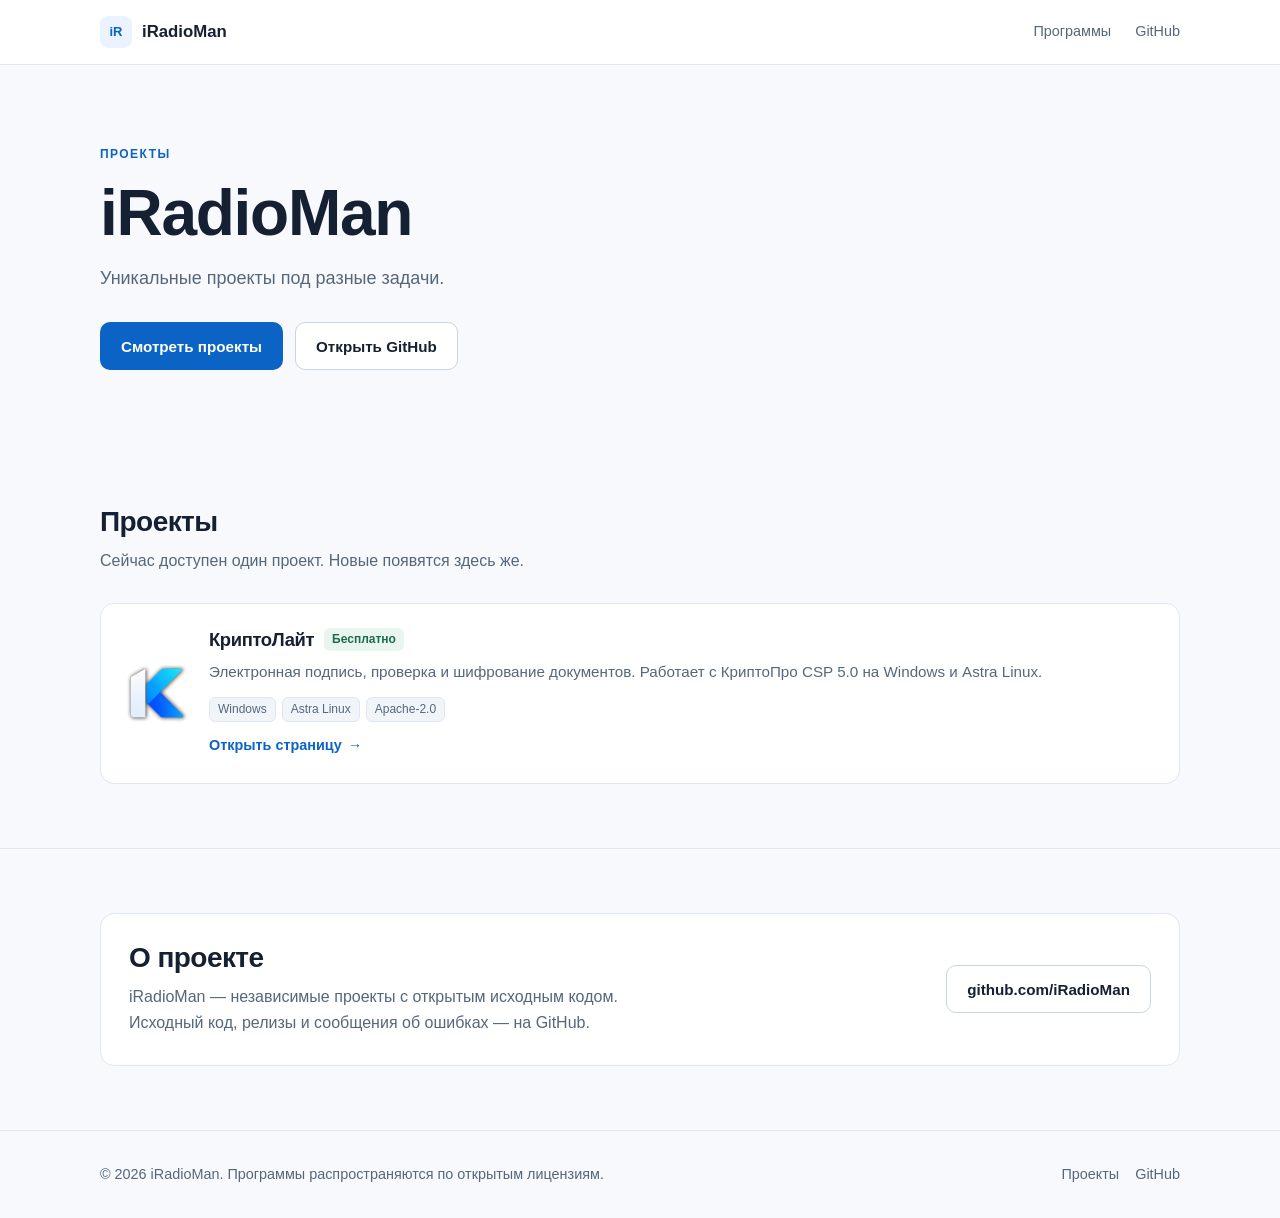
==== index.html @ cd935cb9 "Add iRadioMan site and CryptoLite page Static GitHub Pages site with CryptoLite landing page" ====
<!doctype html>
<html lang="ru">
<head>
  <meta charset="utf-8">
  <meta name="viewport" content="width=device-width, initial-scale=1">
  <meta name="color-scheme" content="light">
  <meta name="theme-color" content="#F7F9FC">
  <title>iRadioMan — мои проекты</title>
  <meta name="description" content="Проекты для разных задач. КриптоЛайт — электронная подпись, проверка и шифрование документов на Windows и Astra Linux.">
  <link rel="canonical" href="https://iradioman.github.io/">
  <link rel="icon" href="assets/img/favicon.png" sizes="32x32" type="image/png">
  <meta property="og:type" content="website">
  <meta property="og:site_name" content="iRadioMan">
  <meta property="og:title" content="iRadioMan — мои проекты">
  <meta property="og:description" content="Проекты для разных задач. КриптоЛайт — электронная подпись, проверка и шифрование документов на Windows и Astra Linux.">
  <meta property="og:url" content="https://iradioman.github.io/">
  <meta property="og:image" content="https://iradioman.github.io/assets/img/cryptolite-screenshot.png">
  <meta property="og:locale" content="ru_RU">
  <link rel="stylesheet" href="assets/css/site.css">
</head>
<body>
  <a class="skip-link" href="#main">Перейти к содержимому</a>

  <header class="site-header">
    <div class="container header-inner">
      <a class="brand" href="./">
        <span class="brand-mark" aria-hidden="true">iR</span>
        <span class="brand-name">iRadioMan</span>
      </a>
      <nav class="site-nav" aria-label="Основная навигация">
        <a href="#programs">Программы</a>
        <a href="https://github.com/iRadioMan" target="_blank" rel="noopener noreferrer">GitHub</a>
      </nav>
    </div>
  </header>

  <main id="main">
    <section class="hero hero--home">
      <div class="container">
        <p class="eyebrow">Проекты</p>
        <h1>iRadioMan</h1>
        <p class="lead">Уникальные проекты под разные задачи.</p>
        <div class="hero-actions">
          <a class="btn btn-primary" href="#projects">Смотреть проекты</a>
          <a class="btn btn-secondary" href="https://github.com/iRadioMan" target="_blank" rel="noopener noreferrer">Открыть GitHub</a>
        </div>
      </div>
    </section>

    <section class="section" id="programs">
      <div class="container">
        <div class="section-head">
          <h2>Проекты</h2>
          <p>Сейчас доступен один проект. Новые появятся здесь же.</p>
        </div>
        <ul class="program-list">
          <li>
            <a class="program-card" href="cryptolite/">
              <img src="assets/img/cryptolite-logo.png" alt="" width="64" height="64">
              <div class="program-body">
                <div class="program-title-row">
                  <h3>КриптоЛайт</h3>
                  <span class="badge">Бесплатно</span>
                </div>
                <p>Электронная подпись, проверка и шифрование документов. Работает с КриптоПро CSP 5.0 на Windows и Astra Linux.</p>
                <ul class="tag-list">
                  <li>Windows</li>
                  <li>Astra Linux</li>
                  <li>Apache-2.0</li>
                </ul>
                <span class="program-link">Открыть страницу <span class="program-arrow" aria-hidden="true">→</span></span>
              </div>
            </a>
          </li>
        </ul>
      </div>
    </section>

    <section class="section" id="about">
      <div class="container">
        <div class="about-card">
          <div>
            <h2>О проекте</h2>
            <p>iRadioMan — независимые проекты с открытым исходным кодом. Исходный код, релизы и сообщения об ошибках — на GitHub.</p>
          </div>
          <a class="btn btn-secondary" href="https://github.com/iRadioMan" target="_blank" rel="noopener noreferrer">github.com/iRadioMan</a>
        </div>
      </div>
    </section>
  </main>

  <footer class="site-footer">
    <div class="container footer-inner">
      <p class="footer-copy">© 2026 iRadioMan. Программы распространяются по открытым лицензиям.</p>
      <ul class="footer-links">
        <li><a href="#projects">Проекты</a></li>
        <li><a href="https://github.com/iRadioMan" target="_blank" rel="noopener noreferrer">GitHub</a></li>
      </ul>
    </div>
  </footer>
</body>
</html>
---- assets/css/site.css ----
:root {
  --bg: #F7F9FC;
  --surface: #FFFFFF;
  --surface-soft: #F1F5FA;
  --surface-blue: #EAF3FF;
  --ink: #152033;
  --muted: #56677C;
  --border: #DFE7F1;
  --border-strong: #C8D5E4;
  --accent: #0B63C5;
  --accent-hover: #084E9E;
  --success: #1E6B4E;
  --success-soft: #E9F6F0;
  --warning: #7A5312;
  --warning-soft: #FCF4E4;
  --warning-border: #EFDFC0;
  --radius: 14px;
  --shadow: 0 10px 30px rgba(21, 32, 51, .08);
  --container: 1080px;
}

*,
*::before,
*::after {
  box-sizing: border-box;
}

html {
  scroll-behavior: smooth;
}

body {
  margin: 0;
  background: var(--bg);
  color: var(--ink);
  font-family: "Segoe UI", -apple-system, BlinkMacSystemFont, "Helvetica Neue", Arial, sans-serif;
  font-size: 16px;
  line-height: 1.65;
  -webkit-font-smoothing: antialiased;
}

img {
  display: block;
  max-width: 100%;
  height: auto;
}

a {
  color: inherit;
}

ul {
  margin: 0;
  padding: 0;
  list-style: none;
}

figure,
blockquote {
  margin: 0;
}

h1,
h2,
h3 {
  margin: 0;
  line-height: 1.15;
  letter-spacing: -0.02em;
  text-wrap: balance;
}

p {
  margin: 0;
  text-wrap: pretty;
}

:focus-visible {
  outline: 3px solid rgba(11, 99, 197, .35);
  outline-offset: 2px;
}

section[id] {
  scroll-margin-top: 80px;
}

.container {
  width: min(100% - 40px, var(--container));
  margin-inline: auto;
}

/* Skip link */

.skip-link {
  position: absolute;
  left: -9999px;
  top: 0;
  z-index: 100;
  padding: 10px 14px;
  background: #fff;
  border: 1px solid var(--border);
  border-radius: 8px;
  font-size: 0.9rem;
  font-weight: 600;
  text-decoration: none;
}

.skip-link:focus {
  left: 16px;
  top: 16px;
}

/* Header */

.site-header {
  position: sticky;
  top: 0;
  z-index: 10;
  background: #fff;
  border-bottom: 1px solid var(--border);
}

.header-inner {
  display: flex;
  align-items: center;
  justify-content: space-between;
  gap: 16px;
  height: 64px;
}

.brand {
  display: inline-flex;
  align-items: center;
  gap: 10px;
  font-weight: 700;
  text-decoration: none;
}

.brand-mark {
  display: inline-flex;
  align-items: center;
  justify-content: center;
  flex: none;
  width: 32px;
  height: 32px;
  border-radius: 8px;
  background: var(--surface-blue);
  color: var(--accent);
  font-size: 13px;
  font-weight: 700;
  letter-spacing: 0;
}

.brand-logo {
  flex: none;
  width: 32px;
  height: 32px;
  border-radius: 8px;
}

.brand-name {
  font-size: 1.05rem;
  font-weight: 700;
}

.brand-accent {
  color: var(--accent);
}

.site-nav {
  display: flex;
  align-items: center;
  gap: 24px;
  font-size: 0.9rem;
  color: var(--muted);
}

.site-nav a,
.footer-links a,
.breadcrumb a {
  text-decoration: none;
}

.site-nav a:hover {
  color: var(--ink);
}

.footer-links a,
.breadcrumb a {
  color: var(--muted);
}

.footer-links a:hover,
.breadcrumb a:hover {
  color: var(--ink);
}

/* Buttons */

.btn {
  display: inline-flex;
  align-items: center;
  justify-content: center;
  gap: 8px;
  min-height: 48px;
  padding: 0 20px;
  border: 1px solid transparent;
  border-radius: 10px;
  font-size: 0.95rem;
  font-weight: 600;
  text-decoration: none;
  transition: background-color .15s, border-color .15s, color .15s;
}

.btn-primary {
  background: var(--accent);
  color: #fff;
}

.btn-primary:hover {
  background: var(--accent-hover);
}

.btn-secondary {
  background: #fff;
  border-color: var(--border-strong);
  color: var(--ink);
}

.btn-secondary:hover {
  background: var(--surface-blue);
}

/* Typography helpers */

.eyebrow {
  margin-bottom: 12px;
  font-size: 0.75rem;
  font-weight: 600;
  letter-spacing: .12em;
  text-transform: uppercase;
  color: var(--accent);
}

.lead {
  font-size: 1.0625rem;
  color: var(--muted);
  max-width: 56ch;
}

.muted {
  color: var(--muted);
}

.section {
  padding: 64px 0;
}

.section + .section {
  border-top: 1px solid var(--border);
}

.section-head {
  max-width: 720px;
  margin-bottom: 28px;
}

.section h2,
.about-card h2 {
  font-size: clamp(1.5rem, 2.5vw, 1.75rem);
  font-weight: 700;
}

.section-head p {
  margin-top: 10px;
  max-width: 60ch;
  color: var(--muted);
}

.badge {
  padding: 2px 8px;
  border-radius: 6px;
  background: var(--success-soft);
  color: var(--success);
  font-size: 0.75rem;
  font-weight: 600;
  white-space: nowrap;
}

.tag-list {
  display: flex;
  flex-wrap: wrap;
  gap: 6px;
  margin-top: 12px;
}

.tag-list li {
  padding: 2px 8px;
  border: 1px solid var(--border);
  border-radius: 6px;
  background: var(--surface-soft);
  color: var(--muted);
  font-size: 0.75rem;
}

/* Hero */

.hero--home {
  padding: 80px 0 72px;
}

.hero--home h1 {
  font-size: clamp(2.75rem, 6vw, 4rem);
}

.hero--home .lead {
  max-width: 56ch;
  margin-top: 14px;
  font-size: 1.125rem;
}

.hero .lead {
  margin-top: 14px;
}

.hero-grid {
  display: grid;
  grid-template-columns: minmax(0, 1.05fr) minmax(0, .95fr);
  gap: 48px;
  align-items: center;
  padding: 56px 0 64px;
}

.product-lockup {
  display: flex;
  align-items: center;
  gap: 18px;
}

.product-lockup img {
  flex: none;
  width: 72px;
  height: 72px;
  border-radius: 16px;
}

.product-lockup h1 {
  font-size: clamp(2.4rem, 4vw, 3.25rem);
}

.slogan {
  margin: 24px 0;
  padding: 18px 20px;
  border-left: 3px solid var(--accent);
  border-radius: 0 12px 12px 0;
  background: var(--surface-blue);
  color: var(--ink);
  font-size: clamp(1.1rem, 1.8vw, 1.25rem);
  line-height: 1.55;
}

.hero-actions {
  display: flex;
  flex-wrap: wrap;
  gap: 12px;
  margin-top: 28px;
}

.trust-list {
  display: flex;
  flex-wrap: wrap;
  gap: 8px 20px;
  margin-top: 24px;
}

.trust-list li {
  display: flex;
  align-items: center;
  gap: 6px;
  font-size: 0.85rem;
  color: var(--muted);
}

.trust-list svg {
  flex: none;
  color: var(--accent);
}

.shot {
  padding: 10px;
  border: 1px solid var(--border);
  border-radius: 18px;
  background: var(--surface-blue);
  box-shadow: var(--shadow);
}

.shot img {
  width: 100%;
  border-radius: 10px;
}

.shot figcaption {
  margin-top: 10px;
  font-size: 0.85rem;
  color: var(--muted);
  text-align: center;
}

.breadcrumb {
  margin-top: 20px;
  font-size: 0.85rem;
}

/* Features */

.features-grid {
  display: grid;
  grid-template-columns: repeat(3, minmax(0, 1fr));
  gap: 16px;
}

.feature {
  padding: 22px;
  border: 1px solid var(--border);
  border-radius: 14px;
  background: #fff;
}

.feature-icon {
  display: flex;
  align-items: center;
  justify-content: center;
  width: 40px;
  height: 40px;
  border-radius: 10px;
  background: var(--surface-blue);
  color: var(--accent);
}

.feature h3 {
  margin-top: 16px;
  font-size: 1.05rem;
  font-weight: 700;
}

.feature p {
  margin-top: 8px;
  font-size: 0.95rem;
  color: var(--muted);
}

.audience {
  margin-top: 24px;
  font-size: 0.95rem;
  color: var(--muted);
}

/* Download */

.download-head {
  display: flex;
  flex-wrap: wrap;
  align-items: end;
  justify-content: space-between;
  gap: 16px;
  margin-bottom: 20px;
}

.version {
  margin-top: 6px;
  font-size: 0.9rem;
  color: var(--muted);
}

.version strong {
  color: var(--ink);
  font-weight: 600;
}

.version a {
  color: var(--accent);
  font-weight: 600;
  text-decoration: none;
}

.version a:hover {
  text-decoration: underline;
}

.download-list {
  overflow: hidden;
  border: 1px solid var(--border);
  border-radius: 14px;
  background: #fff;
}

.download-row {
  display: flex;
  align-items: center;
  gap: 16px;
  padding: 18px 20px;
  border-bottom: 1px solid var(--border);
  text-decoration: none;
  transition: background-color .15s;
}

.download-row:last-child {
  border-bottom: 0;
}

.download-row:hover {
  background: var(--surface-blue);
}

.os-logo {
  display: flex;
  align-items: center;
  justify-content: center;
  flex: 0 0 76px;
  height: 40px;
}

.os-logo img {
  width: 76px;
  height: auto;
}

.download-copy {
  flex: 1;
  min-width: 0;
}

.download-title {
  display: block;
  font-size: 1rem;
  font-weight: 600;
}

.download-meta {
  display: block;
  margin-top: 2px;
  font-size: 0.85rem;
  color: var(--muted);
}

.download-action {
  display: flex;
  align-items: center;
  gap: 6px;
  color: var(--accent);
  font-size: 0.9rem;
  font-weight: 600;
  white-space: nowrap;
}

.note {
  display: flex;
  gap: 10px;
  padding: 14px 16px;
  border: 1px solid var(--warning-border);
  border-radius: 10px;
  background: var(--warning-soft);
  color: var(--warning);
  font-size: 0.9rem;
}

.note svg {
  flex: none;
  margin-top: 3px;
}

.download-help {
  margin-top: 12px;
  font-size: 0.9rem;
  color: var(--muted);
}

/* Requirements */

.requirements-grid {
  display: grid;
  grid-template-columns: 1.1fr .9fr;
  gap: 24px;
  align-items: start;
}

.req-list {
  display: grid;
  gap: 12px;
}

.req-list li {
  display: flex;
  align-items: flex-start;
  gap: 10px;
  font-size: 0.95rem;
}

.req-list svg {
  flex: none;
  width: 18px;
  height: 18px;
  padding: 3px;
  border-radius: 50%;
  background: var(--success-soft);
  color: var(--success);
  box-sizing: content-box;
}

.note-card {
  padding: 20px;
  border: 1px solid var(--warning-border);
  border-radius: 14px;
  background: var(--warning-soft);
}

.note-card h3 {
  font-size: 1rem;
  font-weight: 700;
  color: var(--warning);
}

.note-card p {
  margin-top: 8px;
  font-size: 0.9rem;
  color: var(--warning);
}

/* Guide */

.guide-card {
  display: flex;
  align-items: center;
  justify-content: space-between;
  gap: 24px;
  padding: 24px;
  border: 1px solid #CFE1F8;
  border-radius: 14px;
  background: var(--surface-blue);
}

.guide-card h2 {
  font-size: 1.5rem;
  font-weight: 700;
}

.guide-card p {
  margin-top: 6px;
  font-size: 0.95rem;
  color: var(--muted);
}

.guide-card .btn {
  flex: none;
}

/* Program list */

.program-list {
  display: grid;
  gap: 16px;
}

.program-card {
  display: flex;
  align-items: center;
  gap: 20px;
  padding: 24px;
  border: 1px solid var(--border);
  border-radius: 14px;
  background: #fff;
  text-decoration: none;
  transition: border-color .15s, box-shadow .15s;
}

.program-card:hover {
  border-color: var(--accent);
  box-shadow: var(--shadow);
}

.program-card > img {
  flex: none;
  width: 64px;
  height: 64px;
  border-radius: 14px;
}

.program-body {
  flex: 1;
  min-width: 0;
}

.program-title-row {
  display: flex;
  flex-wrap: wrap;
  align-items: center;
  gap: 10px;
}

.program-title-row h3 {
  font-size: 1.15rem;
  font-weight: 700;
}

.program-body p {
  margin-top: 8px;
  font-size: 0.95rem;
  color: var(--muted);
}

.program-link {
  display: inline-flex;
  align-items: center;
  gap: 6px;
  margin-top: 12px;
  color: var(--accent);
  font-size: 0.9rem;
  font-weight: 600;
}

.program-arrow {
  transition: transform .15s;
}

.program-card:hover .program-arrow {
  transform: translateX(3px);
}

.about-card {
  display: flex;
  align-items: center;
  justify-content: space-between;
  gap: 24px;
  padding: 28px;
  border: 1px solid var(--border);
  border-radius: 14px;
  background: #fff;
}

.about-card p {
  margin-top: 10px;
  max-width: 60ch;
  color: var(--muted);
}

.about-card .btn {
  flex: none;
}

/* Footer */

.site-footer {
  padding: 32px 0;
  border-top: 1px solid var(--border);
}

.footer-inner {
  display: flex;
  justify-content: space-between;
  gap: 24px;
}

.footer-copy {
  font-size: 0.9rem;
  color: var(--muted);
}

.footer-links {
  display: flex;
  gap: 16px;
  font-size: 0.9rem;
}

.footer-legal {
  margin-top: 16px;
  max-width: 80ch;
  font-size: 0.8rem;
  color: var(--muted);
}

/* Responsive */

@media (max-width: 900px) {
  .hero-grid {
    grid-template-columns: 1fr;
    padding: 40px 0 48px;
  }

  .features-grid {
    grid-template-columns: repeat(2, minmax(0, 1fr));
  }

  .requirements-grid {
    grid-template-columns: 1fr;
  }
}

@media (max-width: 700px) {
  .about-card,
  .guide-card {
    flex-direction: column;
    align-items: flex-start;
  }
}

@media (max-width: 640px) {
  .section {
    padding: 48px 0;
  }

  .hero--home {
    padding: 56px 0 48px;
  }

  .features-grid {
    grid-template-columns: 1fr;
  }

  .site-nav {
    gap: 16px;
  }

  .hero-actions .btn {
    width: 100%;
  }

  .program-card {
    align-items: flex-start;
  }

  .program-card > img {
    width: 48px;
    height: 48px;
    border-radius: 12px;
  }

  .footer-inner {
    flex-direction: column;
    gap: 12px;
  }
}

@media (max-width: 560px) {
  .download-row {
    flex-wrap: wrap;
  }

  .download-copy {
    flex-basis: calc(100% - 72px);
  }

  .download-action {
    width: 100%;
    justify-content: flex-end;
  }

  .os-logo {
    flex-basis: 56px;
  }

  .os-logo img {
    width: 56px;
  }
}

@media (max-width: 520px) {
  .brand {
    gap: 8px;
  }

  .brand-name {
    font-size: .95rem;
  }

  .site-nav {
    gap: 12px;
    font-size: .85rem;
  }

  .product-lockup h1 {
    font-size: 2rem;
  }
}

@media (max-width: 480px) {
  .btn {
    width: 100%;
  }

  .hero--home h1 {
    font-size: 2.1rem;
  }
}

@media (prefers-reduced-motion: reduce) {
  html {
    scroll-behavior: auto;
  }

  *,
  *::before,
  *::after {
    transition: none !important;
    animation: none !important;
  }
}
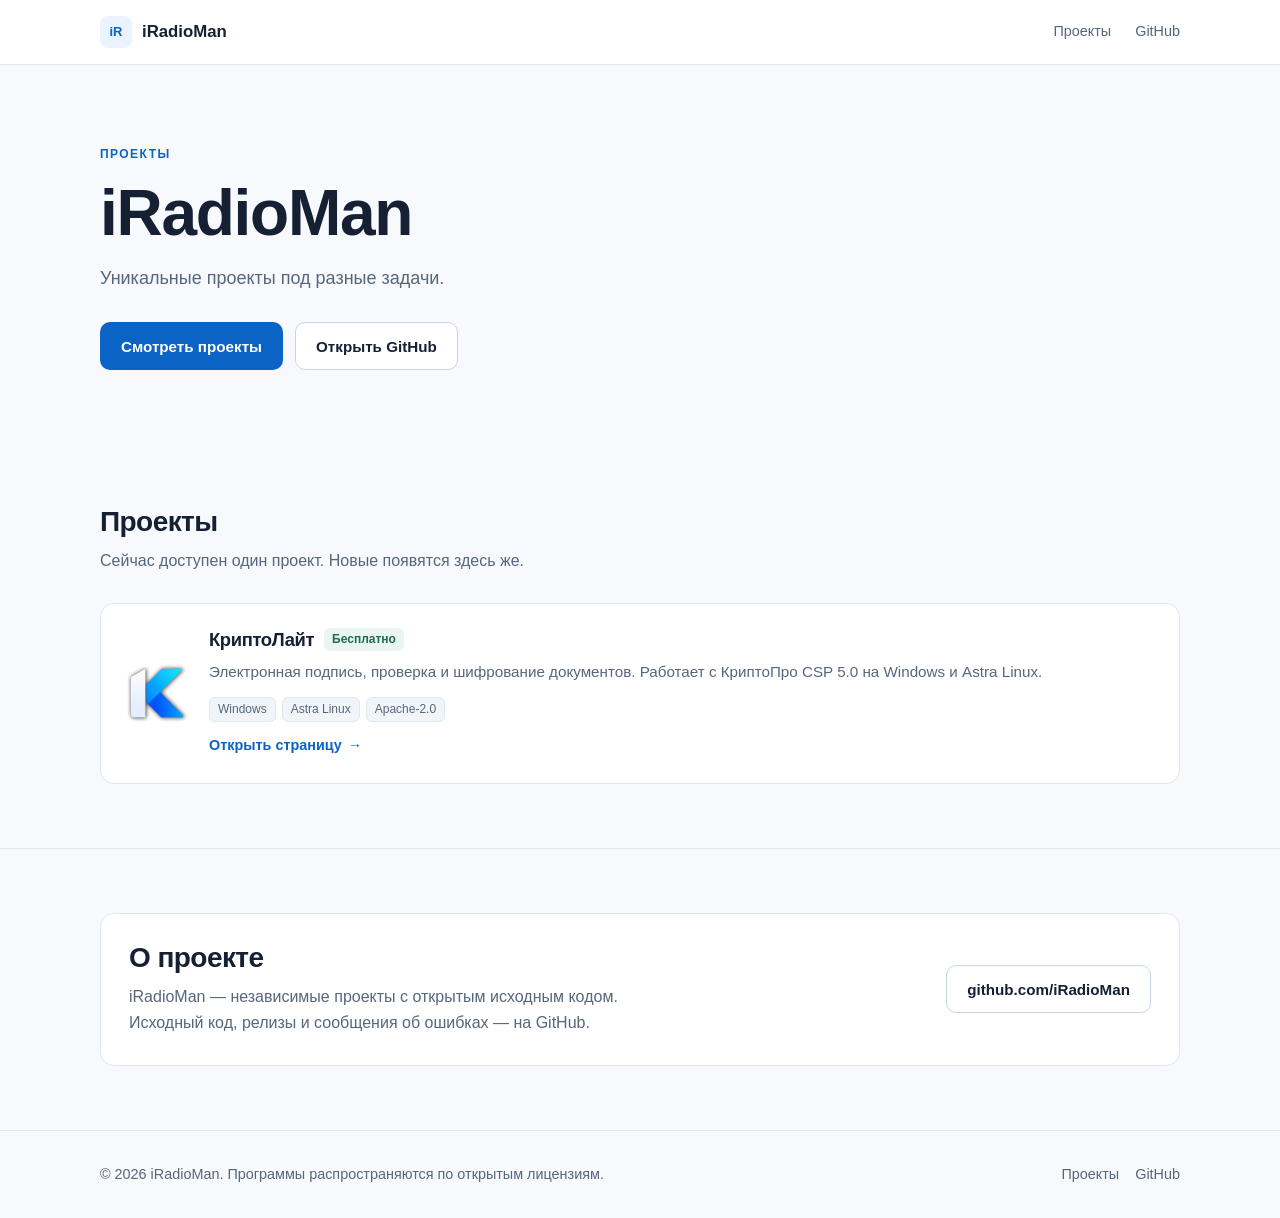
==== commit b18ee523: "Update CryptoLite page" ====
--- a/index.html
+++ b/index.html
@@ -28,7 +28,7 @@
         <span class="brand-name">iRadioMan</span>
       </a>
       <nav class="site-nav" aria-label="Основная навигация">
-        <a href="#programs">Программы</a>
+        <a href="#projects">Проекты</a>
         <a href="https://github.com/iRadioMan" target="_blank" rel="noopener noreferrer">GitHub</a>
       </nav>
     </div>
@@ -47,7 +47,7 @@
       </div>
     </section>
 
-    <section class="section" id="programs">
+    <section class="section" id="projects">
       <div class="container">
         <div class="section-head">
           <h2>Проекты</h2>
--- a/assets/css/site.css
+++ b/assets/css/site.css
@@ -272,7 +272,7 @@
 
 .section-head p {
   margin-top: 10px;
-  max-width: 60ch;
+  /*max-width: 60ch;*/
   color: var(--muted);
 }
 
@@ -561,6 +561,7 @@
   background: var(--warning-soft);
   color: var(--warning);
   font-size: 0.9rem;
+  margin-top: 20px;
 }
 
 .note svg {
@@ -585,7 +586,7 @@
 
 .req-list {
   display: grid;
-  gap: 12px;
+  gap: 19px;
 }
 
 .req-list li {
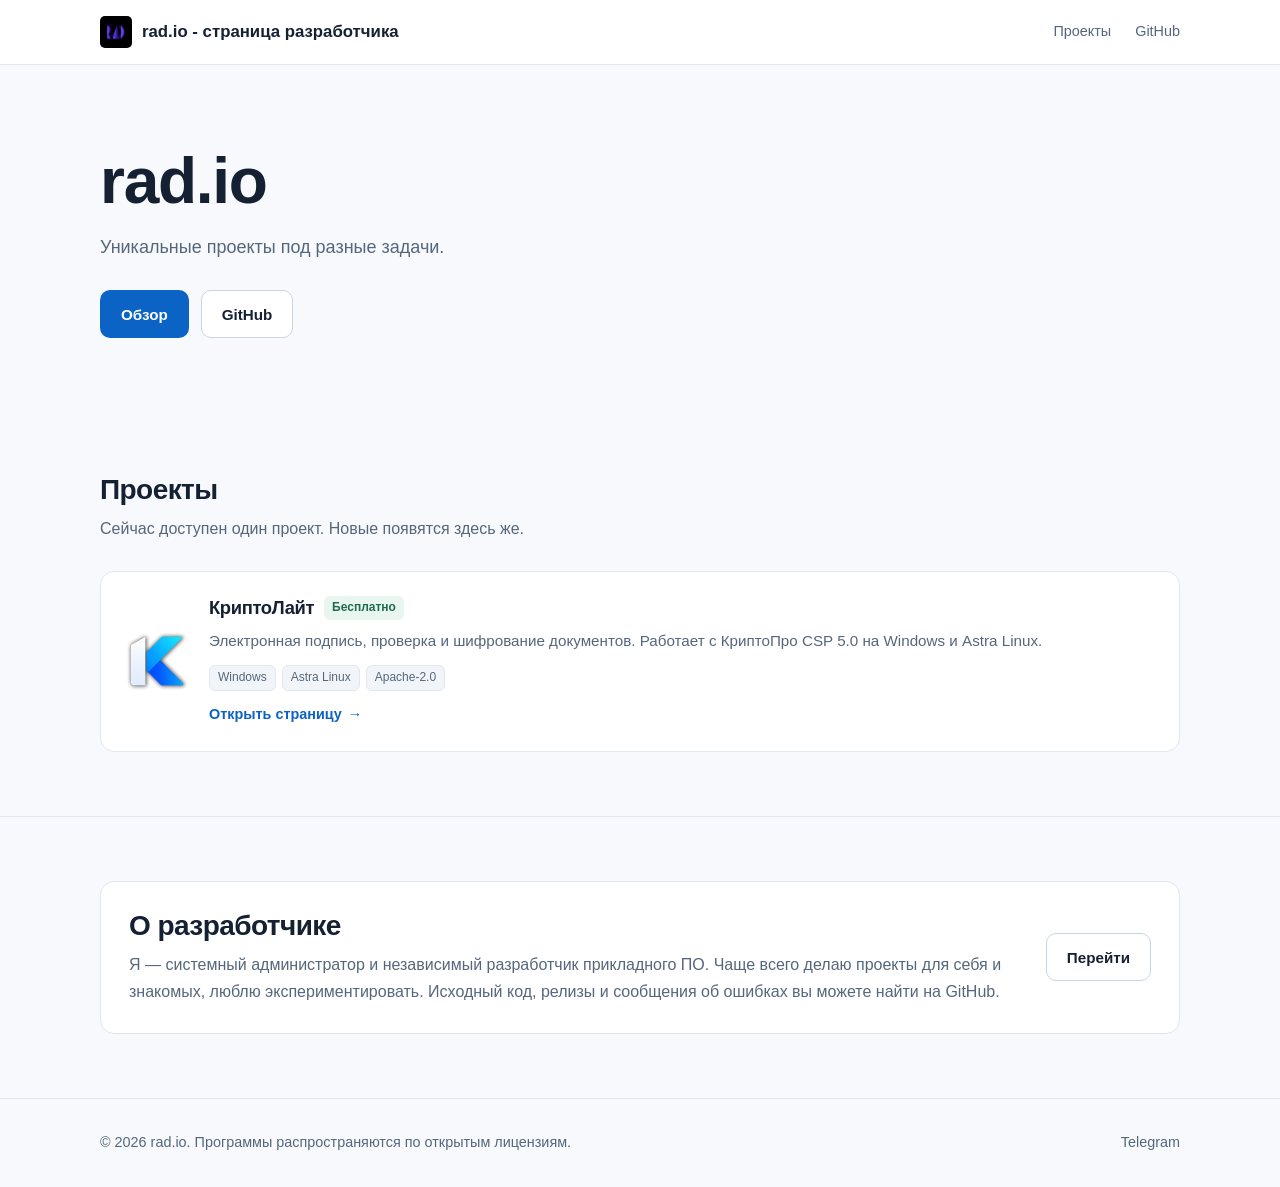
==== commit ccde1ed4: "Update pages" ====
--- a/index.html
+++ b/index.html
@@ -5,13 +5,13 @@
   <meta name="viewport" content="width=device-width, initial-scale=1">
   <meta name="color-scheme" content="light">
   <meta name="theme-color" content="#F7F9FC">
-  <title>iRadioMan — мои проекты</title>
+  <title>rad.io — мои проекты</title>
   <meta name="description" content="Проекты для разных задач. КриптоЛайт — электронная подпись, проверка и шифрование документов на Windows и Astra Linux.">
   <link rel="canonical" href="https://iradioman.github.io/">
   <link rel="icon" href="assets/img/favicon.png" sizes="32x32" type="image/png">
   <meta property="og:type" content="website">
-  <meta property="og:site_name" content="iRadioMan">
-  <meta property="og:title" content="iRadioMan — мои проекты">
+  <meta property="og:site_name" content="rad.io">
+  <meta property="og:title" content="rad.io — мои проекты">
   <meta property="og:description" content="Проекты для разных задач. КриптоЛайт — электронная подпись, проверка и шифрование документов на Windows и Astra Linux.">
   <meta property="og:url" content="https://iradioman.github.io/">
   <meta property="og:image" content="https://iradioman.github.io/assets/img/cryptolite-screenshot.png">
@@ -24,8 +24,8 @@
   <header class="site-header">
     <div class="container header-inner">
       <a class="brand" href="./">
-        <span class="brand-mark" aria-hidden="true">iR</span>
-        <span class="brand-name">iRadioMan</span>
+        <span class="brand-mark" aria-hidden="true"><img src="assets/img/rad.jpg"></span>
+        <span class="brand-name">rad.io - страница разработчика</span>
       </a>
       <nav class="site-nav" aria-label="Основная навигация">
         <a href="#projects">Проекты</a>
@@ -37,12 +37,11 @@
   <main id="main">
     <section class="hero hero--home">
       <div class="container">
-        <p class="eyebrow">Проекты</p>
-        <h1>iRadioMan</h1>
+        <h1>rad.io</h1>
         <p class="lead">Уникальные проекты под разные задачи.</p>
         <div class="hero-actions">
-          <a class="btn btn-primary" href="#projects">Смотреть проекты</a>
-          <a class="btn btn-secondary" href="https://github.com/iRadioMan" target="_blank" rel="noopener noreferrer">Открыть GitHub</a>
+          <a class="btn btn-primary" href="#projects">Обзор</a>
+          <a class="btn btn-secondary" href="https://github.com/iRadioMan" target="_blank" rel="noopener noreferrer">GitHub</a>
         </div>
       </div>
     </section>
@@ -80,10 +79,10 @@
       <div class="container">
         <div class="about-card">
           <div>
-            <h2>О проекте</h2>
-            <p>iRadioMan — независимые проекты с открытым исходным кодом. Исходный код, релизы и сообщения об ошибках — на GitHub.</p>
+            <h2>О разработчике</h2>
+            <p>Я — системный администратор и независимый разработчик прикладного ПО. Чаще всего делаю проекты для себя и знакомых, люблю экспериментировать. Исходный код, релизы и сообщения об ошибках вы можете найти на GitHub.</p>
           </div>
-          <a class="btn btn-secondary" href="https://github.com/iRadioMan" target="_blank" rel="noopener noreferrer">github.com/iRadioMan</a>
+          <a class="btn btn-secondary" href="https://github.com/iRadioMan" target="_blank" rel="noopener noreferrer">Перейти</a>
         </div>
       </div>
     </section>
@@ -91,10 +90,9 @@
 
   <footer class="site-footer">
     <div class="container footer-inner">
-      <p class="footer-copy">© 2026 iRadioMan. Программы распространяются по открытым лицензиям.</p>
+      <p class="footer-copy">© 2026 rad.io. Программы распространяются по открытым лицензиям.</p>
       <ul class="footer-links">
-        <li><a href="#projects">Проекты</a></li>
-        <li><a href="https://github.com/iRadioMan" target="_blank" rel="noopener noreferrer">GitHub</a></li>
+        <li><a href="http://t.me/iRadioMan">Telegram</a></li>
       </ul>
     </div>
   </footer>
--- a/assets/css/site.css
+++ b/assets/css/site.css
@@ -150,6 +150,10 @@
   letter-spacing: 0;
 }
 
+.brand-mark img {
+  border-radius: 5px;
+}
+
 .brand-logo {
   flex: none;
   width: 32px;
@@ -739,7 +743,7 @@
 
 .about-card p {
   margin-top: 10px;
-  max-width: 60ch;
+  max-width: 100ch;
   color: var(--muted);
 }
 
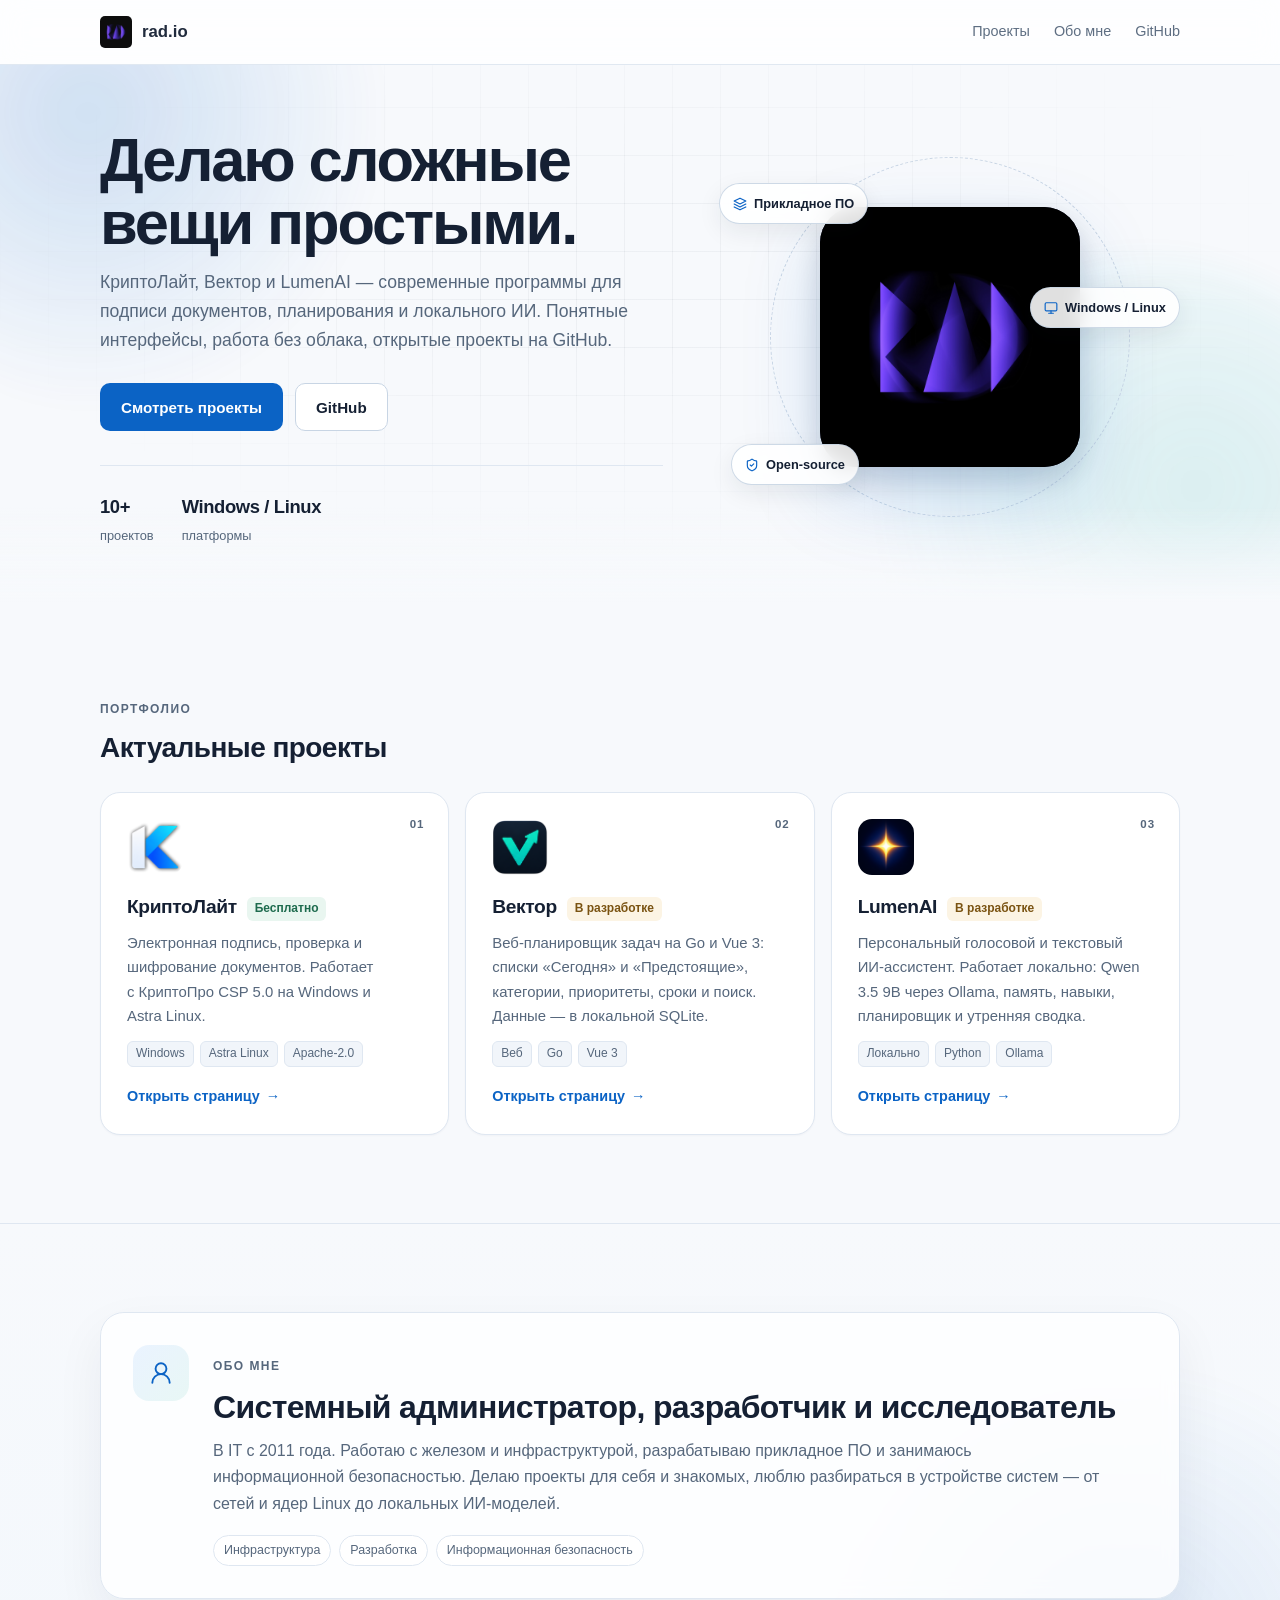
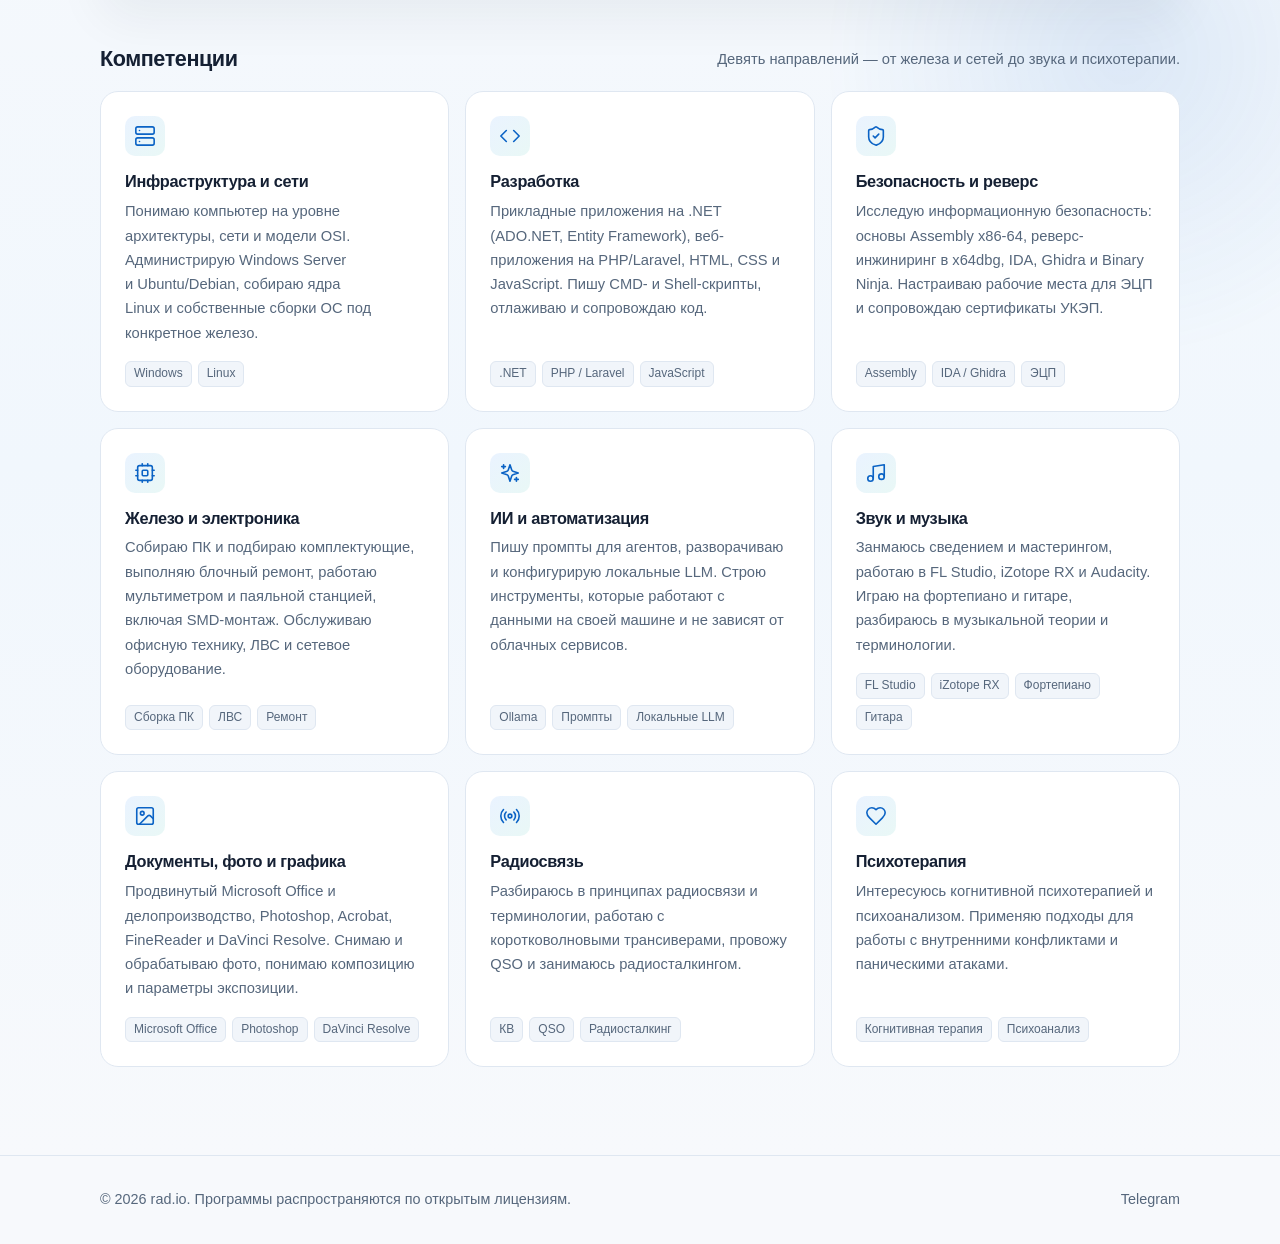
==== commit b59ad5f6: "Update main page, add projects" ====
--- a/index.html
+++ b/index.html
@@ -5,30 +5,31 @@
   <meta name="viewport" content="width=device-width, initial-scale=1">
   <meta name="color-scheme" content="light">
   <meta name="theme-color" content="#F7F9FC">
-  <title>rad.io — мои проекты</title>
-  <meta name="description" content="Проекты для разных задач. КриптоЛайт — электронная подпись, проверка и шифрование документов на Windows и Astra Linux.">
+  <title>rad.io — проекты и разработка</title>
+  <meta name="description" content="Проекты для разных задач: КриптоЛайт — электронная подпись, Вектор — веб-планировщик задач, LumenAI — локальный ИИ-ассистент. О разработчике: инфраструктура, код, безопасность, железо и звук.">
   <link rel="canonical" href="https://iradioman.github.io/">
   <link rel="icon" href="assets/img/favicon.png" sizes="32x32" type="image/png">
   <meta property="og:type" content="website">
   <meta property="og:site_name" content="rad.io">
-  <meta property="og:title" content="rad.io — мои проекты">
-  <meta property="og:description" content="Проекты для разных задач. КриптоЛайт — электронная подпись, проверка и шифрование документов на Windows и Astra Linux.">
+  <meta property="og:title" content="rad.io — проекты и разработка">
+  <meta property="og:description" content="Проекты для разных задач: КриптоЛайт — электронная подпись, Вектор — веб-планировщик задач, LumenAI — локальный ИИ-ассистент. О разработчике: инфраструктура, код, безопасность, железо и звук.">
   <meta property="og:url" content="https://iradioman.github.io/">
   <meta property="og:image" content="https://iradioman.github.io/assets/img/cryptolite-screenshot.png">
   <meta property="og:locale" content="ru_RU">
   <link rel="stylesheet" href="assets/css/site.css">
 </head>
-<body>
+<body class="page-home">
   <a class="skip-link" href="#main">Перейти к содержимому</a>
 
   <header class="site-header">
     <div class="container header-inner">
       <a class="brand" href="./">
-        <span class="brand-mark" aria-hidden="true"><img src="assets/img/rad.jpg"></span>
-        <span class="brand-name">rad.io - страница разработчика</span>
+        <span class="brand-mark" aria-hidden="true"><img src="assets/img/rad.jpg" width="32" height="32" alt=""></span>
+        <span class="brand-name">rad.io</span>
       </a>
       <nav class="site-nav" aria-label="Основная навигация">
         <a href="#projects">Проекты</a>
+        <a href="#about">Обо мне</a>
         <a href="https://github.com/iRadioMan" target="_blank" rel="noopener noreferrer">GitHub</a>
       </nav>
     </div>
@@ -36,25 +37,57 @@
 
   <main id="main">
     <section class="hero hero--home">
+      <div class="hero-bg" aria-hidden="true">
+        <span class="hero-grid-lines"></span>
+        <span class="hero-orb hero-orb--blue" data-parallax="0.06"></span>
+        <span class="hero-orb hero-orb--teal" data-parallax="-0.04"></span>
+      </div>
+      <div class="container hero-home-grid">
+        <div class="hero-home-copy">
+          <h1>Делаю сложные вещи простыми.</h1>
+          <p class="lead">КриптоЛайт, Вектор и LumenAI — современные программы для подписи документов, планирования и локального ИИ. Понятные интерфейсы, работа без облака, открытые проекты на GitHub.</p>
+          <div class="hero-actions">
+            <a class="btn btn-primary" href="#projects">Смотреть проекты</a>
+            <a class="btn btn-secondary" href="https://github.com/iRadioMan" target="_blank" rel="noopener noreferrer">GitHub</a>
+          </div>
+          <ul class="hero-facts">
+            <li><strong>10+</strong><span>проектов</span></li>
+            <li><strong>Windows / Linux</strong><span>платформы</span></li>
+          </ul>
+        </div>
+        <div class="hero-visual" aria-hidden="true">
+          <span class="hero-visual-ring"></span>
+          <div class="hero-mark" data-parallax="0.02">
+            <img src="assets/img/rad.jpg" width="256" height="256" alt="">
+          </div>
+          <span class="float-chip float-chip--one" data-parallax="0.08">
+            <svg viewBox="0 0 24 24" width="14" height="14" fill="none" stroke="currentColor" stroke-width="2" stroke-linecap="round" stroke-linejoin="round"><path d="M12 2 2 7l10 5 10-5-10-5Z"/><path d="m2 17 10 5 10-5"/><path d="m2 12 10 5 10-5"/></svg>
+            Прикладное ПО
+          </span>
+          <span class="float-chip float-chip--two" data-parallax="-0.06">
+            <svg viewBox="0 0 24 24" width="14" height="14" fill="none" stroke="currentColor" stroke-width="2" stroke-linecap="round" stroke-linejoin="round"><rect width="20" height="14" x="2" y="3" rx="2"/><path d="M8 21h8"/><path d="M12 17v4"/></svg>
+            Windows / Linux
+          </span>
+          <span class="float-chip float-chip--three" data-parallax="0.05">
+            <svg viewBox="0 0 24 24" width="14" height="14" fill="none" stroke="currentColor" stroke-width="2" stroke-linecap="round" stroke-linejoin="round"><path d="M20 13c0 5-3.5 7.5-7.66 8.95a1 1 0 0 1-.67-.01C7.5 20.5 4 18 4 13V6a1 1 0 0 1 1-1c2 0 4.5-1.2 6.24-2.72a1.17 1.17 0 0 1 1.52 0C14.51 3.81 17 5 19 5a1 1 0 0 1 1 1z"/><path d="m9 12 2 2 4-4"/></svg>
+            Open-source
+          </span>
+        </div>
+      </div>
+    </section>
+
+    <section class="section section--projects" id="projects">
       <div class="container">
-        <h1>rad.io</h1>
-        <p class="lead">Уникальные проекты под разные задачи.</p>
-        <div class="hero-actions">
-          <a class="btn btn-primary" href="#projects">Обзор</a>
-          <a class="btn btn-secondary" href="https://github.com/iRadioMan" target="_blank" rel="noopener noreferrer">GitHub</a>
-        </div>
-      </div>
-    </section>
-
-    <section class="section" id="projects">
-      <div class="container">
-        <div class="section-head">
-          <h2>Проекты</h2>
-          <p>Сейчас доступен один проект. Новые появятся здесь же.</p>
+        <div class="section-head section-head--split">
+          <div>
+            <p class="eyebrow">Портфолио</p>
+            <h2>Актуальные проекты</h2>
+          </div>
         </div>
         <ul class="program-list">
           <li>
             <a class="program-card" href="cryptolite/">
+              <span class="program-index" aria-hidden="true">01</span>
               <img src="assets/img/cryptolite-logo.png" alt="" width="64" height="64">
               <div class="program-body">
                 <div class="program-title-row">
@@ -71,18 +104,237 @@
               </div>
             </a>
           </li>
+          <li>
+            <a class="program-card" href="taskvector/">
+              <span class="program-index" aria-hidden="true">02</span>
+              <img src="assets/img/taskvector-logo.png" alt="" width="64" height="64">
+              <div class="program-body">
+                <div class="program-title-row">
+                  <h3>Вектор</h3>
+                  <span class="badge badge--wip">В разработке</span>
+                </div>
+                <p>Веб-планировщик задач на Go и Vue 3: списки «Сегодня» и «Предстоящие», категории, приоритеты, сроки и поиск. Данные — в локальной SQLite.</p>
+                <ul class="tag-list">
+                  <li>Веб</li>
+                  <li>Go</li>
+                  <li>Vue 3</li>
+                </ul>
+                <span class="program-link">Открыть страницу <span class="program-arrow" aria-hidden="true">→</span></span>
+              </div>
+            </a>
+          </li>
+          <li>
+            <a class="program-card" href="lumenai/">
+              <span class="program-index" aria-hidden="true">03</span>
+              <img src="assets/img/lumen-logo.png" alt="" width="64" height="64">
+              <div class="program-body">
+                <div class="program-title-row">
+                  <h3>LumenAI</h3>
+                  <span class="badge badge--wip">В разработке</span>
+                </div>
+                <p>Персональный голосовой и текстовый ИИ-ассистент. Работает локально: Qwen 3.5 9B через Ollama, память, навыки, планировщик и утренняя сводка.</p>
+                <ul class="tag-list">
+                  <li>Локально</li>
+                  <li>Python</li>
+                  <li>Ollama</li>
+                </ul>
+                <span class="program-link">Открыть страницу <span class="program-arrow" aria-hidden="true">→</span></span>
+              </div>
+            </a>
+          </li>
         </ul>
       </div>
     </section>
 
-    <section class="section" id="about">
+    <section class="section about-section" id="about">
+      <div class="about-bg" aria-hidden="true">
+        <span class="about-orb" data-parallax="-0.03"></span>
+      </div>
       <div class="container">
-        <div class="about-card">
-          <div>
-            <h2>О разработчике</h2>
-            <p>Я — системный администратор и независимый разработчик прикладного ПО. Чаще всего делаю проекты для себя и знакомых, люблю экспериментировать. Исходный код, релизы и сообщения об ошибках вы можете найти на GitHub.</p>
-          </div>
-          <a class="btn btn-secondary" href="https://github.com/iRadioMan" target="_blank" rel="noopener noreferrer">Перейти</a>
+        <div class="about-intro">
+          <div class="about-intro-icon">
+            <svg width="26" height="26" viewBox="0 0 24 24" fill="none" stroke="currentColor" stroke-width="1.75" stroke-linecap="round" stroke-linejoin="round" aria-hidden="true">
+              <circle cx="12" cy="8" r="5"/>
+              <path d="M20 21a8 8 0 0 0-16 0"/>
+            </svg>
+          </div>
+          <div class="about-intro-copy">
+            <p class="eyebrow">Обо мне</p>
+            <h2>Системный администратор, разработчик и исследователь</h2>
+            <p>В IT с 2011 года. Работаю с железом и инфраструктурой, разрабатываю прикладное ПО и занимаюсь информационной безопасностью. Делаю проекты для себя и знакомых, люблю разбираться в устройстве систем — от сетей и ядер Linux до локальных ИИ-моделей.</p>
+            <ul class="about-chips">
+              <li>Инфраструктура</li>
+              <li>Разработка</li>
+              <li>Информационная безопасность</li>
+            </ul>
+          </div>
+        </div>
+
+        <div class="expertise-head">
+          <h2>Компетенции</h2>
+          <p>Девять направлений — от железа и сетей до звука и психотерапии.</p>
+        </div>
+
+        <div class="expertise-grid">
+          <article class="expertise-card">
+            <div class="feature-icon">
+              <svg width="22" height="22" viewBox="0 0 24 24" fill="none" stroke="currentColor" stroke-width="1.75" stroke-linecap="round" stroke-linejoin="round" aria-hidden="true">
+                <rect width="20" height="8" x="2" y="2" rx="2"/>
+                <rect width="20" height="8" x="2" y="14" rx="2"/>
+                <path d="M6 6h.01"/>
+                <path d="M6 18h.01"/>
+              </svg>
+            </div>
+            <h3>Инфраструктура и сети</h3>
+            <p>Понимаю компьютер на уровне архитектуры, сети и модели OSI. Администрирую Windows Server и Ubuntu/Debian, собираю ядра Linux и собственные сборки ОС под конкретное железо.</p>
+            <ul class="tag-list">
+              <li>Windows</li>
+              <li>Linux</li>
+            </ul>
+          </article>
+
+          <article class="expertise-card">
+            <div class="feature-icon">
+              <svg width="22" height="22" viewBox="0 0 24 24" fill="none" stroke="currentColor" stroke-width="1.75" stroke-linecap="round" stroke-linejoin="round" aria-hidden="true">
+                <path d="m16 18 6-6-6-6"/>
+                <path d="m8 6-6 6 6 6"/>
+              </svg>
+            </div>
+            <h3>Разработка</h3>
+            <p>Прикладные приложения на .NET (ADO.NET, Entity Framework), веб-приложения на PHP/Laravel, HTML, CSS и JavaScript. Пишу CMD- и Shell-скрипты, отлаживаю и сопровождаю код.</p>
+            <ul class="tag-list">
+              <li>.NET</li>
+              <li>PHP / Laravel</li>
+              <li>JavaScript</li>
+            </ul>
+          </article>
+
+          <article class="expertise-card">
+            <div class="feature-icon">
+              <svg width="22" height="22" viewBox="0 0 24 24" fill="none" stroke="currentColor" stroke-width="1.75" stroke-linecap="round" stroke-linejoin="round" aria-hidden="true">
+                <path d="M20 13c0 5-3.5 7.5-7.66 8.95a1 1 0 0 1-.67-.01C7.5 20.5 4 18 4 13V6a1 1 0 0 1 1-1c2 0 4.5-1.2 6.24-2.72a1.17 1.17 0 0 1 1.52 0C14.51 3.81 17 5 19 5a1 1 0 0 1 1 1z"/>
+                <path d="m9 12 2 2 4-4"/>
+              </svg>
+            </div>
+            <h3>Безопасность и реверс</h3>
+            <p>Исследую информационную безопасность: основы Assembly x86-64, реверс-инжиниринг в x64dbg, IDA, Ghidra и Binary Ninja. Настраиваю рабочие места для ЭЦП и сопровождаю сертификаты УКЭП.</p>
+            <ul class="tag-list">
+              <li>Assembly</li>
+              <li>IDA / Ghidra</li>
+              <li>ЭЦП</li>
+            </ul>
+          </article>
+
+          <article class="expertise-card">
+            <div class="feature-icon">
+              <svg width="22" height="22" viewBox="0 0 24 24" fill="none" stroke="currentColor" stroke-width="1.75" stroke-linecap="round" stroke-linejoin="round" aria-hidden="true">
+                <rect width="16" height="16" x="4" y="4" rx="2"/>
+                <rect width="6" height="6" x="9" y="9" rx="1"/>
+                <path d="M9 2v2"/>
+                <path d="M15 2v2"/>
+                <path d="M9 20v2"/>
+                <path d="M15 20v2"/>
+                <path d="M2 9h2"/>
+                <path d="M2 15h2"/>
+                <path d="M20 9h2"/>
+                <path d="M20 15h2"/>
+              </svg>
+            </div>
+            <h3>Железо и электроника</h3>
+            <p>Собираю ПК и подбираю комплектующие, выполняю блочный ремонт, работаю мультиметром и паяльной станцией, включая SMD-монтаж. Обслуживаю офисную технику, ЛВС и сетевое оборудование.</p>
+            <ul class="tag-list">
+              <li>Сборка ПК</li>
+              <li>ЛВС</li>
+              <li>Ремонт</li>
+            </ul>
+          </article>
+
+          <article class="expertise-card">
+            <div class="feature-icon">
+              <svg width="22" height="22" viewBox="0 0 24 24" fill="none" stroke="currentColor" stroke-width="1.75" stroke-linecap="round" stroke-linejoin="round" aria-hidden="true">
+                <path d="m12 3-1.9 5.8a2 2 0 0 1-1.3 1.3L3 12l5.8 1.9a2 2 0 0 1 1.3 1.3L12 21l1.9-5.8a2 2 0 0 1 1.3-1.3L21 12l-5.8-1.9a2 2 0 0 1-1.3-1.3Z"/>
+                <path d="M5 3v4"/>
+                <path d="M19 17v4"/>
+                <path d="M3 5h4"/>
+                <path d="M17 19h4"/>
+              </svg>
+            </div>
+            <h3>ИИ и автоматизация</h3>
+            <p>Пишу промпты для агентов, разворачиваю и конфигурирую локальные LLM. Строю инструменты, которые работают с данными на своей машине и не зависят от облачных сервисов.</p>
+            <ul class="tag-list">
+              <li>Ollama</li>
+              <li>Промпты</li>
+              <li>Локальные LLM</li>
+            </ul>
+          </article>
+
+          <article class="expertise-card">
+            <div class="feature-icon">
+              <svg width="22" height="22" viewBox="0 0 24 24" fill="none" stroke="currentColor" stroke-width="1.75" stroke-linecap="round" stroke-linejoin="round" aria-hidden="true">
+                <path d="M9 18V5l12-2v13"/>
+                <circle cx="6" cy="18" r="3"/>
+                <circle cx="18" cy="16" r="3"/>
+              </svg>
+            </div>
+            <h3>Звук и музыка</h3>
+            <p>Занмаюсь сведением и мастерингом, работаю в FL Studio, iZotope RX и Audacity. Играю на фортепиано и гитаре, разбираюсь в музыкальной теории и терминологии.</p>
+            <ul class="tag-list">
+              <li>FL Studio</li>
+              <li>iZotope RX</li>
+              <li>Фортепиано</li>
+              <li>Гитара</li>
+            </ul>
+          </article>
+
+          <article class="expertise-card">
+            <div class="feature-icon">
+              <svg width="22" height="22" viewBox="0 0 24 24" fill="none" stroke="currentColor" stroke-width="1.75" stroke-linecap="round" stroke-linejoin="round" aria-hidden="true">
+                <rect width="18" height="18" x="3" y="3" rx="2"/>
+                <circle cx="9" cy="9" r="2"/>
+                <path d="m21 15-3.1-3.1a2 2 0 0 0-2.8 0L6 21"/>
+              </svg>
+            </div>
+            <h3>Документы, фото и графика</h3>
+            <p>Продвинутый Microsoft Office и делопроизводство, Photoshop, Acrobat, FineReader и DaVinci Resolve. Снимаю и обрабатываю фото, понимаю композицию и параметры экспозиции.</p>
+            <ul class="tag-list">
+              <li>Microsoft Office</li>
+              <li>Photoshop</li>
+              <li>DaVinci Resolve</li>
+            </ul>
+          </article>
+
+          <article class="expertise-card">
+            <div class="feature-icon">
+              <svg width="22" height="22" viewBox="0 0 24 24" fill="none" stroke="currentColor" stroke-width="1.75" stroke-linecap="round" stroke-linejoin="round" aria-hidden="true">
+                <path d="M4.9 19.1C1 15.2 1 8.8 4.9 4.9"/>
+                <path d="M7.8 16.2c-2.3-2.3-2.3-6.1 0-8.5"/>
+                <circle cx="12" cy="12" r="2"/>
+                <path d="M16.2 7.8c2.3 2.3 2.3 6.1 0 8.5"/>
+                <path d="M19.1 4.9C23 8.8 23 15.2 19.1 19.1"/>
+              </svg>
+            </div>
+            <h3>Радиосвязь</h3>
+            <p>Разбираюсь в принципах радиосвязи и терминологии, работаю с коротковолновыми трансиверами, провожу QSO и занимаюсь радиосталкингом.</p>
+            <ul class="tag-list">
+              <li>КВ</li>
+              <li>QSO</li>
+              <li>Радиосталкинг</li>
+            </ul>
+          </article>
+
+          <article class="expertise-card">
+            <div class="feature-icon">
+              <svg width="22" height="22" viewBox="0 0 24 24" fill="none" stroke="currentColor" stroke-width="1.75" stroke-linecap="round" stroke-linejoin="round" aria-hidden="true">
+                <path d="M19 14c1.49-1.46 3-3.21 3-5.5A5.5 5.5 0 0 0 16.5 3c-1.76 0-3 .5-4.5 2-1.5-1.5-2.74-2-4.5-2A5.5 5.5 0 0 0 2 8.5c0 2.3 1.5 4.05 3 5.5l7 7Z"/>
+              </svg>
+            </div>
+            <h3>Психотерапия</h3>
+            <p>Интересуюсь когнитивной психотерапией и психоанализом. Применяю подходы для работы с внутренними конфликтами и паническими атаками.</p>
+            <ul class="tag-list">
+              <li>Когнитивная терапия</li>
+              <li>Психоанализ</li>
+            </ul>
+          </article>
         </div>
       </div>
     </section>
@@ -96,5 +348,28 @@
       </ul>
     </div>
   </footer>
+
+  <script>
+    (() => {
+      const layers = document.querySelectorAll('[data-parallax]');
+      if (!layers.length || window.matchMedia('(prefers-reduced-motion: reduce)').matches) return;
+
+      let frame = 0;
+      const update = () => {
+        const offset = window.scrollY;
+        layers.forEach((layer) => {
+          const speed = Number(layer.dataset.parallax) || 0;
+          layer.style.transform = `translate3d(0, ${(offset * speed).toFixed(2)}px, 0)`;
+        });
+        frame = 0;
+      };
+      const requestUpdate = () => {
+        if (!frame) frame = window.requestAnimationFrame(update);
+      };
+
+      window.addEventListener('scroll', requestUpdate, { passive: true });
+      update();
+    })();
+  </script>
 </body>
 </html>
--- a/assets/css/site.css
+++ b/assets/css/site.css
@@ -117,6 +117,7 @@
   z-index: 10;
   background: #fff;
   border-bottom: 1px solid var(--border);
+  opacity: 95%;
 }
 
 .header-inner {
@@ -268,8 +269,7 @@
   margin-bottom: 28px;
 }
 
-.section h2,
-.about-card h2 {
+.section h2 {
   font-size: clamp(1.5rem, 2.5vw, 1.75rem);
   font-weight: 700;
 }
@@ -288,6 +288,12 @@
   font-size: 0.75rem;
   font-weight: 600;
   white-space: nowrap;
+  margin-top: 4px;
+}
+
+.badge--wip {
+  background: var(--warning-soft);
+  color: var(--warning);
 }
 
 .tag-list {
@@ -308,18 +314,197 @@
 
 /* Hero */
 
+/* Home hero */
+
+.page-home .site-header {
+  background: rgba(255, 255, 255, .82);
+  backdrop-filter: blur(14px);
+}
+
+.page-home .section {
+  padding: 88px 0;
+}
+
 .hero--home {
-  padding: 80px 0 72px;
-}
-
-.hero--home h1 {
-  font-size: clamp(2.75rem, 6vw, 4rem);
-}
-
-.hero--home .lead {
-  max-width: 56ch;
-  margin-top: 14px;
-  font-size: 1.125rem;
+  position: relative;
+  isolation: isolate;
+  overflow: hidden;
+  padding: 64px 0 56px;
+}
+
+.hero--home::after {
+  content: "";
+  position: absolute;
+  right: 0;
+  bottom: 0;
+  left: 0;
+  z-index: 0;
+  height: 96px;
+  background: linear-gradient(to bottom, rgba(247, 249, 252, 0), var(--bg));
+  pointer-events: none;
+}
+
+.hero-bg {
+  position: absolute;
+  inset: 0;
+  z-index: 0;
+  pointer-events: none;
+}
+
+.hero-grid-lines {
+  position: absolute;
+  inset: -10% 0;
+  background-image:
+    linear-gradient(to right, rgba(21, 32, 51, .045) 1px, transparent 1px),
+    linear-gradient(to bottom, rgba(21, 32, 51, .045) 1px, transparent 1px);
+  background-size: 48px 48px;
+  -webkit-mask-image: radial-gradient(ellipse 70% 60% at 50% 40%, #000 20%, transparent 75%);
+  mask-image: radial-gradient(ellipse 70% 60% at 50% 40%, #000 20%, transparent 75%);
+}
+
+.hero-orb {
+  position: absolute;
+  border-radius: 50%;
+  filter: blur(20px);
+  opacity: .85;
+  will-change: transform;
+}
+
+.hero-orb--blue {
+  top: -160px;
+  left: -120px;
+  width: 520px;
+  height: 520px;
+  background: radial-gradient(circle at 40% 40%, rgba(11, 99, 197, .20), rgba(11, 99, 197, 0) 68%);
+}
+
+.hero-orb--teal {
+  right: -140px;
+  bottom: -220px;
+  width: 560px;
+  height: 560px;
+  background: radial-gradient(circle at 60% 40%, rgba(32, 178, 170, .16), rgba(32, 178, 170, 0) 70%);
+}
+
+.hero-home-grid {
+  position: relative;
+  z-index: 1;
+  display: grid;
+  grid-template-columns: minmax(0, 1.1fr) minmax(0, .9fr);
+  align-items: center;
+  gap: 56px;
+}
+
+.hero-home-copy h1 {
+  max-width: 14ch;
+  font-size: clamp(2.7rem, 4.8vw, 4rem);
+  line-height: 1.02;
+  letter-spacing: -.035em;
+}
+
+.hero-home-copy .eyebrow {
+  margin-bottom: 16px;
+}
+
+.hero-home-copy .lead {
+  max-width: 54ch;
+  margin-top: 20px;
+  font-size: 1.1rem;
+}
+
+.hero-facts {
+  display: flex;
+  flex-wrap: wrap;
+  gap: 28px;
+  margin-top: 34px;
+  padding-top: 26px;
+  border-top: 1px solid var(--border);
+}
+
+.hero-facts li {
+  display: flex;
+  flex-direction: column;
+  gap: 2px;
+}
+
+.hero-facts strong {
+  font-size: 1.15rem;
+  font-weight: 700;
+  letter-spacing: -.02em;
+}
+
+.hero-facts span {
+  font-size: .8rem;
+  color: var(--muted);
+}
+
+.hero-visual {
+  position: relative;
+  display: grid;
+  place-items: center;
+  min-height: 400px;
+}
+
+.hero-visual-ring {
+  position: absolute;
+  width: 360px;
+  height: 360px;
+  border: 1px dashed var(--border-strong);
+  border-radius: 50%;
+}
+
+.hero-mark {
+  position: relative;
+  width: 260px;
+  aspect-ratio: 1;
+  overflow: hidden;
+  border-radius: 36px;
+  background: #0A0F2C;
+  box-shadow: 0 30px 80px rgba(11, 99, 197, .18), 0 12px 30px rgba(21, 32, 51, .16);
+  will-change: transform;
+}
+
+.hero-mark img {
+  width: 100%;
+  height: 100%;
+  object-fit: cover;
+}
+
+.float-chip {
+  position: absolute;
+  display: inline-flex;
+  align-items: center;
+  gap: 7px;
+  padding: 9px 13px;
+  border: 1px solid rgba(200, 213, 228, .9);
+  border-radius: 999px;
+  background: rgba(255, 255, 255, .88);
+  box-shadow: 0 8px 24px rgba(21, 32, 51, .08);
+  color: var(--ink);
+  font-size: .8rem;
+  font-weight: 600;
+  white-space: nowrap;
+  backdrop-filter: blur(10px);
+  will-change: transform;
+}
+
+.float-chip svg {
+  color: var(--accent);
+}
+
+.float-chip--one {
+  top: 46px;
+  left: 0;
+}
+
+.float-chip--two {
+  top: 150px;
+  right: 0;
+}
+
+.float-chip--three {
+  bottom: 52px;
+  left: 12px;
 }
 
 .hero .lead {
@@ -409,6 +594,15 @@
   text-align: center;
 }
 
+.shot--logo {
+  background: #0B1435;
+  border-color: #1E2B55;
+}
+
+.shot--logo figcaption {
+  color: #B9C6E8;
+}
+
 .breadcrumb {
   margin-top: 20px;
   font-size: 0.85rem;
@@ -513,6 +707,14 @@
 
 .download-row:hover {
   background: var(--surface-blue);
+}
+
+.arch-list .download-row:hover {
+  background: transparent;
+}
+
+.arch-list .download-action {
+  color: var(--muted);
 }
 
 .os-logo {
@@ -579,13 +781,65 @@
   color: var(--muted);
 }
 
+/* Quick start */
+
+.start-grid {
+  display: grid;
+  grid-template-columns: repeat(2, minmax(0, 1fr));
+  gap: 16px;
+}
+
+.code-card {
+  min-width: 0;
+  padding: 22px;
+  border: 1px solid var(--border);
+  border-radius: 14px;
+  background: #fff;
+}
+
+.code-card h3 {
+  font-size: 1.05rem;
+  font-weight: 700;
+}
+
+.code-card p {
+  margin-top: 8px;
+  font-size: 0.95rem;
+  color: var(--muted);
+}
+
+.code-card pre {
+  margin: 14px 0 0;
+  padding: 14px 16px;
+  overflow-x: auto;
+  border: 1px solid var(--border);
+  border-radius: 10px;
+  background: var(--surface-soft);
+  font-size: 0.875rem;
+  line-height: 1.6;
+}
+
+code {
+  font-family: ui-monospace, SFMono-Regular, "Cascadia Mono", Consolas, monospace;
+  font-size: 0.9em;
+}
+
+.code-card p code,
+.download-help code,
+.req-list code {
+  padding: 1px 5px;
+  border-radius: 5px;
+  background: var(--surface-soft);
+  font-size: 0.85em;
+}
+
 /* Requirements */
 
 .requirements-grid {
   display: grid;
   grid-template-columns: 1.1fr .9fr;
   gap: 24px;
-  align-items: start;
+  align-items: center;
 }
 
 .req-list {
@@ -630,6 +884,67 @@
   color: var(--warning);
 }
 
+/* Status table */
+
+.table-wrap {
+  overflow-x: auto;
+}
+
+.status-table {
+  width: 100%;
+  border-collapse: separate;
+  border-spacing: 0;
+  overflow: hidden;
+  border: 1px solid var(--border);
+  border-radius: 14px;
+  background: #fff;
+  font-size: 0.95rem;
+}
+
+.status-table th,
+.status-table td {
+  padding: 12px 16px;
+  border-bottom: 1px solid var(--border);
+  text-align: left;
+  vertical-align: top;
+}
+
+.status-table thead th {
+  background: var(--surface-soft);
+  color: var(--muted);
+  font-size: 0.75rem;
+  font-weight: 600;
+  letter-spacing: .08em;
+  text-transform: uppercase;
+}
+
+.status-table tbody tr:last-child td {
+  border-bottom: 0;
+}
+
+.status-table td:first-child {
+  width: 72px;
+  color: var(--muted);
+  font-weight: 600;
+  white-space: nowrap;
+}
+
+.status-pill {
+  display: inline-block;
+  padding: 2px 8px;
+  border-radius: 6px;
+  background: var(--success-soft);
+  color: var(--success);
+  font-size: 0.75rem;
+  font-weight: 600;
+  white-space: nowrap;
+}
+
+.status-pill--wip {
+  background: var(--warning-soft);
+  color: var(--warning);
+}
+
 /* Guide */
 
 .guide-card {
@@ -658,97 +973,269 @@
   flex: none;
 }
 
-/* Program list */
+/* Projects */
+
+.section-head--split {
+  display: flex;
+  align-items: end;
+  justify-content: space-between;
+  gap: 24px;
+  max-width: none;
+}
+
+.section-head--split > p {
+  max-width: 48ch;
+  margin-top: 0;
+  text-align: right;
+}
 
 .program-list {
   display: grid;
+  grid-template-columns: repeat(auto-fit, minmax(280px, 1fr));
   gap: 16px;
 }
 
 .program-card {
-  display: flex;
-  align-items: center;
-  gap: 20px;
+  position: relative;
+  display: flex;
+  flex-direction: column;
+  align-items: flex-start;
+  height: 100%;
+  padding: 26px;
+  overflow: hidden;
+  border: 1px solid var(--border);
+  border-radius: 20px;
+  background: #fff;
+  text-decoration: none;
+  box-shadow: 0 1px 2px rgba(21, 32, 51, .03);
+  transition: transform .2s, border-color .2s, box-shadow .2s;
+}
+
+.program-card::before {
+  content: "";
+  position: absolute;
+  inset: 0 0 auto;
+  height: 3px;
+  background: linear-gradient(90deg, var(--accent), #20B2AA);
+  opacity: 0;
+  transition: opacity .2s;
+}
+
+.program-card:hover {
+  transform: translateY(-4px);
+  border-color: var(--accent);
+  box-shadow: 0 18px 40px rgba(21, 32, 51, .10);
+}
+
+.program-card:hover::before {
+  opacity: 1;
+}
+
+.program-index {
+  position: absolute;
+  top: 22px;
+  right: 24px;
+  color: var(--muted);
+  font-size: .72rem;
+  font-weight: 600;
+  letter-spacing: .08em;
+}
+
+.program-card > img {
+  width: 56px;
+  height: 56px;
+  border-radius: 14px;
+}
+
+.program-body {
+  display: flex;
+  flex-direction: column;
+  flex: 1;
+  width: 100%;
+  min-width: 0;
+}
+
+.program-title-row {
+  display: flex;
+  flex-wrap: wrap;
+  align-items: center;
+  gap: 10px;
+  margin-top: 18px;
+}
+
+.program-title-row h3 {
+  font-size: 1.2rem;
+  font-weight: 700;
+}
+
+.program-body p {
+  margin-top: 10px;
+  font-size: .93rem;
+  color: var(--muted);
+}
+
+.program-link {
+  display: inline-flex;
+  align-items: center;
+  gap: 6px;
+  margin-top: auto;
+  padding-top: 18px;
+  color: var(--accent);
+  font-size: .9rem;
+  font-weight: 600;
+}
+
+.program-arrow {
+  transition: transform .15s;
+}
+
+.program-card:hover .program-arrow {
+  transform: translateX(3px);
+}
+
+/* About */
+
+.about-section {
+  position: relative;
+  overflow: hidden;
+  background: linear-gradient(180deg, var(--bg), #F1F7FD 55%, var(--bg));
+}
+
+.about-bg {
+  position: absolute;
+  inset: 0;
+  z-index: 0;
+  pointer-events: none;
+}
+
+.about-orb {
+  position: absolute;
+  top: 8%;
+  right: -12%;
+  width: 620px;
+  height: 620px;
+  border-radius: 50%;
+  background: radial-gradient(circle at 50% 50%, rgba(11, 99, 197, .10), transparent 68%);
+  filter: blur(10px);
+  will-change: transform;
+}
+
+.about-section > .container {
+  position: relative;
+  z-index: 1;
+}
+
+.about-intro {
+  display: grid;
+  grid-template-columns: auto minmax(0, 1fr);
+  gap: 24px;
+  padding: 32px;
+  border: 1px solid var(--border);
+  border-radius: 24px;
+  background: rgba(255, 255, 255, .78);
+  box-shadow: 0 20px 50px rgba(21, 32, 51, .06);
+  backdrop-filter: blur(8px);
+}
+
+.about-intro-icon {
+  display: flex;
+  align-items: center;
+  justify-content: center;
+  width: 56px;
+  height: 56px;
+  border-radius: 16px;
+  background: linear-gradient(135deg, var(--surface-blue), #E8F7F5);
+  color: var(--accent);
+}
+
+.about-intro-copy h2 {
+  margin-top: 4px;
+  font-size: clamp(1.5rem, 2.6vw, 2rem);
+  font-weight: 700;
+}
+
+.about-intro-copy p {
+  margin-top: 12px;
+  max-width: 100ch;
+  color: var(--muted);
+}
+
+.about-chips {
+  display: flex;
+  flex-wrap: wrap;
+  gap: 8px;
+  margin-top: 18px;
+}
+
+.about-chips li {
+  padding: 4px 10px;
+  border: 1px solid var(--border);
+  border-radius: 999px;
+  background: var(--surface);
+  color: var(--muted);
+  font-size: .78rem;
+}
+
+.expertise-head {
+  display: flex;
+  flex-wrap: wrap;
+  align-items: end;
+  justify-content: space-between;
+  gap: 12px;
+  margin: 48px 0 20px;
+}
+
+.expertise-head h2 {
+  font-size: 1.35rem;
+  font-weight: 700;
+}
+
+.expertise-head p {
+  color: var(--muted);
+  font-size: .92rem;
+}
+
+.expertise-grid {
+  display: grid;
+  grid-template-columns: repeat(3, minmax(0, 1fr));
+  gap: 16px;
+}
+
+.expertise-card {
+  display: flex;
+  flex-direction: column;
   padding: 24px;
   border: 1px solid var(--border);
-  border-radius: 14px;
+  border-radius: 18px;
   background: #fff;
-  text-decoration: none;
-  transition: border-color .15s, box-shadow .15s;
-}
-
-.program-card:hover {
-  border-color: var(--accent);
-  box-shadow: var(--shadow);
-}
-
-.program-card > img {
-  flex: none;
-  width: 64px;
-  height: 64px;
-  border-radius: 14px;
-}
-
-.program-body {
-  flex: 1;
-  min-width: 0;
-}
-
-.program-title-row {
-  display: flex;
-  flex-wrap: wrap;
-  align-items: center;
-  gap: 10px;
-}
-
-.program-title-row h3 {
-  font-size: 1.15rem;
+  transition: transform .2s, border-color .2s, box-shadow .2s;
+}
+
+.expertise-card:hover {
+  transform: translateY(-3px);
+  border-color: var(--border-strong);
+  box-shadow: 0 14px 32px rgba(21, 32, 51, .08);
+}
+
+.expertise-card .feature-icon {
+  background: linear-gradient(135deg, var(--surface-blue), #E9F8F6);
+}
+
+.expertise-card h3 {
+  margin-top: 16px;
+  font-size: 1.02rem;
   font-weight: 700;
 }
 
-.program-body p {
+.expertise-card p {
   margin-top: 8px;
-  font-size: 0.95rem;
-  color: var(--muted);
-}
-
-.program-link {
-  display: inline-flex;
-  align-items: center;
-  gap: 6px;
-  margin-top: 12px;
-  color: var(--accent);
-  font-size: 0.9rem;
-  font-weight: 600;
-}
-
-.program-arrow {
-  transition: transform .15s;
-}
-
-.program-card:hover .program-arrow {
-  transform: translateX(3px);
-}
-
-.about-card {
-  display: flex;
-  align-items: center;
-  justify-content: space-between;
-  gap: 24px;
-  padding: 28px;
-  border: 1px solid var(--border);
-  border-radius: 14px;
-  background: #fff;
-}
-
-.about-card p {
-  margin-top: 10px;
-  max-width: 100ch;
-  color: var(--muted);
-}
-
-.about-card .btn {
-  flex: none;
+  font-size: .92rem;
+  color: var(--muted);
+}
+
+.expertise-card .tag-list {
+  margin-top: auto;
+  padding-top: 16px;
 }
 
 /* Footer */
@@ -771,6 +1258,7 @@
 
 .footer-links {
   display: flex;
+  flex-wrap: wrap;
   gap: 16px;
   font-size: 0.9rem;
 }
@@ -790,6 +1278,28 @@
     padding: 40px 0 48px;
   }
 
+  .hero-home-grid {
+    grid-template-columns: 1fr;
+    gap: 40px;
+  }
+
+  .hero-home-copy h1 {
+    max-width: 16ch;
+  }
+
+  .hero-visual {
+    min-height: 360px;
+  }
+
+  .section-head--split {
+    flex-direction: column;
+    align-items: flex-start;
+  }
+
+  .section-head--split > p {
+    text-align: left;
+  }
+
   .features-grid {
     grid-template-columns: repeat(2, minmax(0, 1fr));
   }
@@ -797,14 +1307,41 @@
   .requirements-grid {
     grid-template-columns: 1fr;
   }
+
+  .start-grid {
+    grid-template-columns: minmax(0, 1fr);
+  }
+}
+
+@media (min-width: 641px) and (max-width: 911px) {
+  .program-list > li:last-child {
+    grid-column: 1 / -1;
+    justify-self: center;
+    width: calc(50% - 8px);
+  }
+
+  .expertise-grid {
+    grid-template-columns: repeat(2, minmax(0, 1fr));
+  }
 }
 
 @media (max-width: 700px) {
-  .about-card,
   .guide-card {
     flex-direction: column;
     align-items: flex-start;
   }
+
+  .about-intro {
+    grid-template-columns: 1fr;
+    gap: 16px;
+    padding: 24px;
+  }
+
+  .about-intro-icon {
+    width: 48px;
+    height: 48px;
+    border-radius: 14px;
+  }
 }
 
 @media (max-width: 640px) {
@@ -812,36 +1349,80 @@
     padding: 48px 0;
   }
 
+  .page-home .section {
+    padding: 56px 0;
+  }
+
   .hero--home {
-    padding: 56px 0 48px;
+    padding: 48px 0 56px;
+  }
+
+  .hero-visual {
+    display: none;
+  }
+
+  .hero-facts {
+    gap: 20px;
   }
 
   .features-grid {
     grid-template-columns: 1fr;
   }
 
+  .program-list {
+    grid-template-columns: 1fr;
+  }
+
+  .expertise-grid {
+    grid-template-columns: 1fr;
+  }
+
   .site-nav {
     gap: 16px;
   }
 
   .hero-actions .btn {
     width: 100%;
-  }
-
-  .program-card {
-    align-items: flex-start;
-  }
-
-  .program-card > img {
-    width: 48px;
-    height: 48px;
-    border-radius: 12px;
   }
 
   .footer-inner {
     flex-direction: column;
     gap: 12px;
   }
+
+  .status-table thead {
+    display: none;
+  }
+
+  .status-table,
+  .status-table tbody,
+  .status-table tr,
+  .status-table td {
+    display: block;
+    width: 100%;
+  }
+
+  .status-table tr {
+    padding: 12px 16px;
+    border-bottom: 1px solid var(--border);
+  }
+
+  .status-table tbody tr:last-child {
+    border-bottom: 0;
+  }
+
+  .status-table td {
+    padding: 0;
+    border: 0;
+  }
+
+  .status-table td:first-child {
+    width: auto;
+  }
+
+  .status-table td:last-child {
+    margin-top: 6px;
+  }
 }
 
 @media (max-width: 560px) {
@@ -891,8 +1472,8 @@
     width: 100%;
   }
 
-  .hero--home h1 {
-    font-size: 2.1rem;
+  .hero-home-copy h1 {
+    font-size: 2.35rem;
   }
 }
 
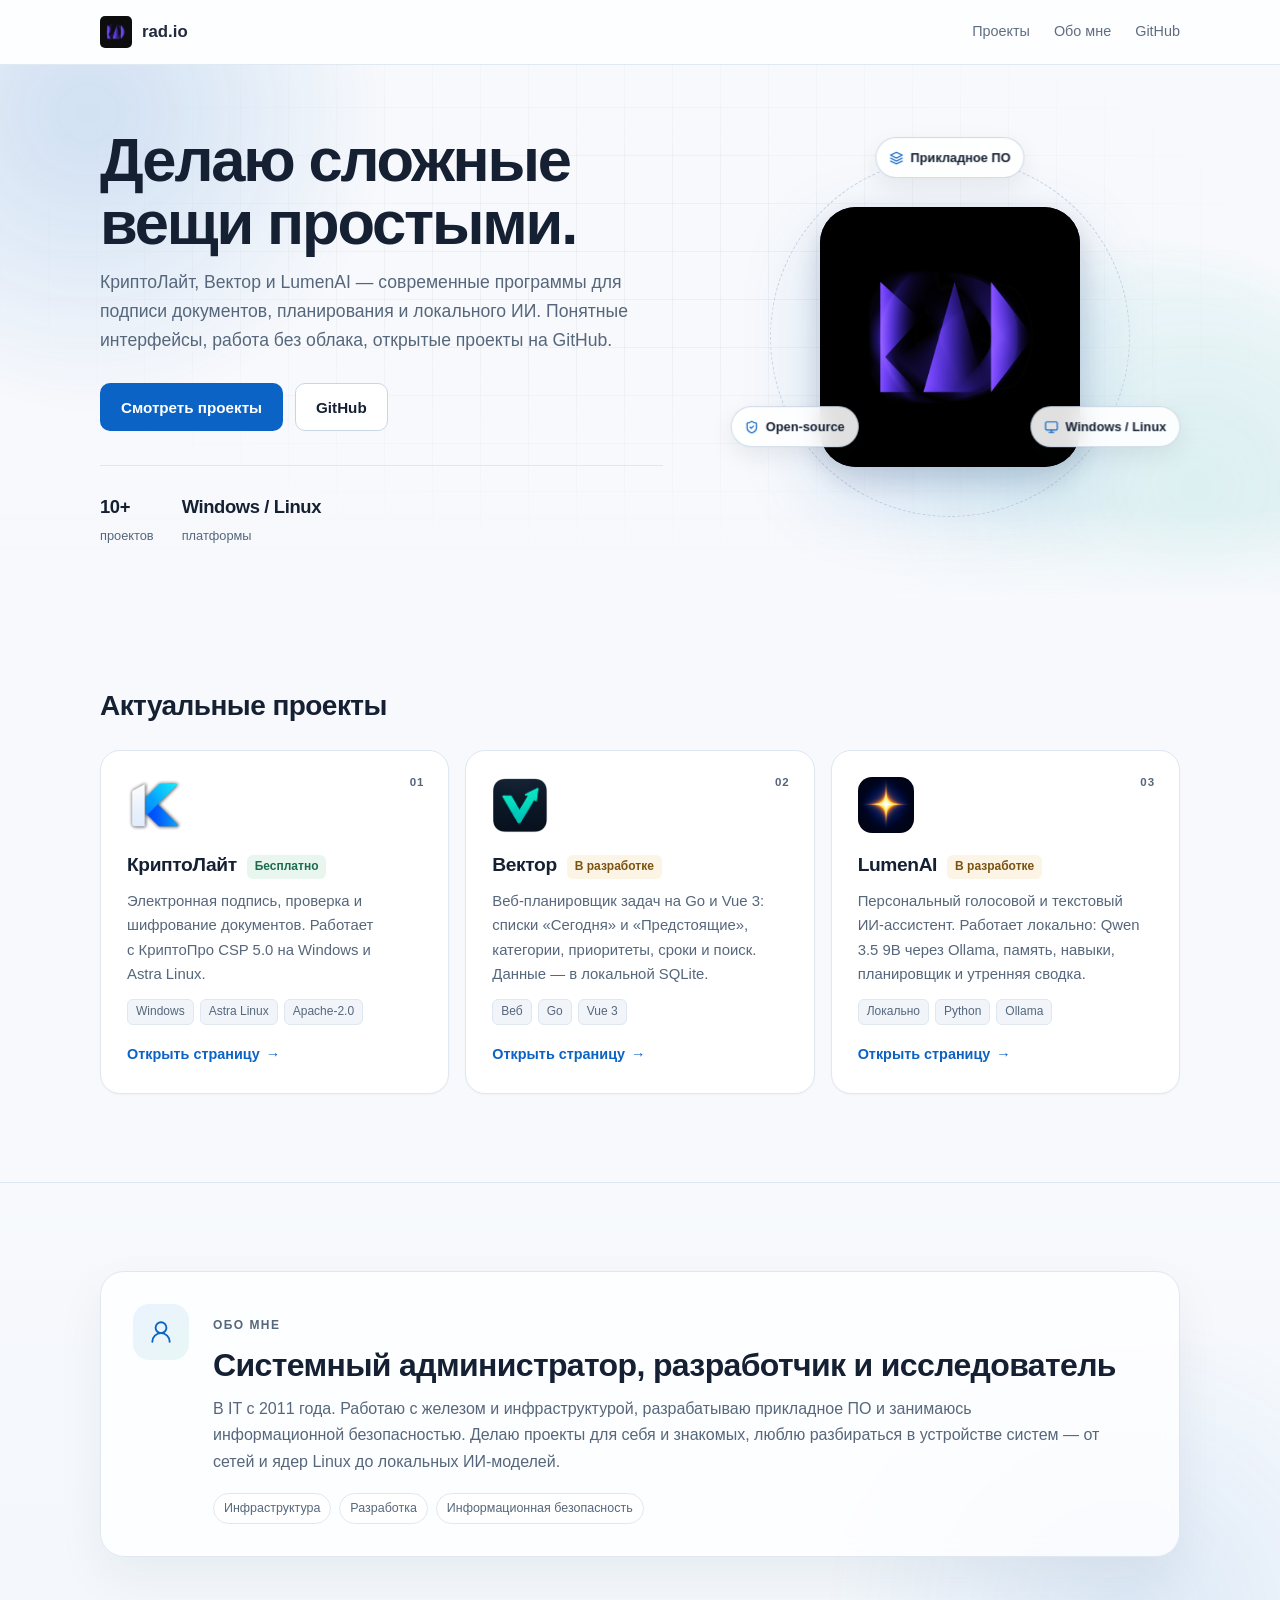
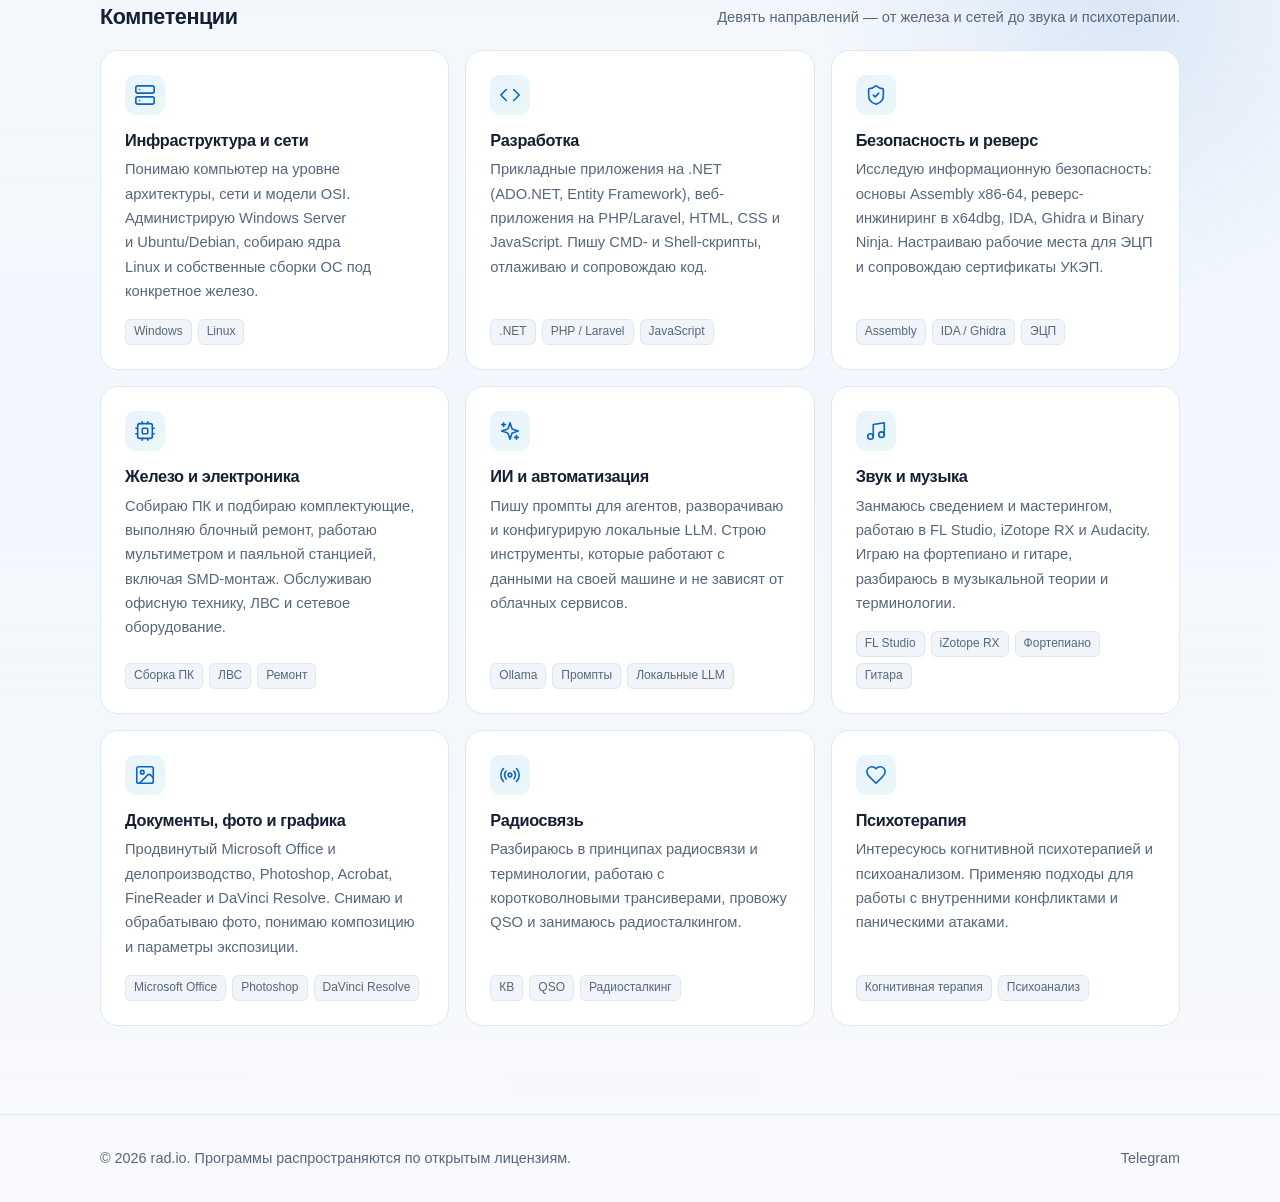
==== commit ff8e4d9f: "Add effects" ====
--- a/index.html
+++ b/index.html
@@ -60,15 +60,15 @@
           <div class="hero-mark" data-parallax="0.02">
             <img src="assets/img/rad.jpg" width="256" height="256" alt="">
           </div>
-          <span class="float-chip float-chip--one" data-parallax="0.08">
+          <span class="float-chip float-chip--one">
             <svg viewBox="0 0 24 24" width="14" height="14" fill="none" stroke="currentColor" stroke-width="2" stroke-linecap="round" stroke-linejoin="round"><path d="M12 2 2 7l10 5 10-5-10-5Z"/><path d="m2 17 10 5 10-5"/><path d="m2 12 10 5 10-5"/></svg>
             Прикладное ПО
           </span>
-          <span class="float-chip float-chip--two" data-parallax="-0.06">
+          <span class="float-chip float-chip--two">
             <svg viewBox="0 0 24 24" width="14" height="14" fill="none" stroke="currentColor" stroke-width="2" stroke-linecap="round" stroke-linejoin="round"><rect width="20" height="14" x="2" y="3" rx="2"/><path d="M8 21h8"/><path d="M12 17v4"/></svg>
             Windows / Linux
           </span>
-          <span class="float-chip float-chip--three" data-parallax="0.05">
+          <span class="float-chip float-chip--three">
             <svg viewBox="0 0 24 24" width="14" height="14" fill="none" stroke="currentColor" stroke-width="2" stroke-linecap="round" stroke-linejoin="round"><path d="M20 13c0 5-3.5 7.5-7.66 8.95a1 1 0 0 1-.67-.01C7.5 20.5 4 18 4 13V6a1 1 0 0 1 1-1c2 0 4.5-1.2 6.24-2.72a1.17 1.17 0 0 1 1.52 0C14.51 3.81 17 5 19 5a1 1 0 0 1 1 1z"/><path d="m9 12 2 2 4-4"/></svg>
             Open-source
           </span>
@@ -80,7 +80,6 @@
       <div class="container">
         <div class="section-head section-head--split">
           <div>
-            <p class="eyebrow">Портфолио</p>
             <h2>Актуальные проекты</h2>
           </div>
         </div>
@@ -349,6 +348,7 @@
     </div>
   </footer>
 
+  <script src="assets/js/effects.js" defer></script>
   <script>
     (() => {
       const layers = document.querySelectorAll('[data-parallax]');
--- a/assets/css/site.css
+++ b/assets/css/site.css
@@ -471,7 +471,11 @@
 }
 
 .float-chip {
+  --orbit-angle: 0deg;
+  --orbit-radius: clamp(125px, calc(13.7vw + 4px), 190px);
   position: absolute;
+  top: 50%;
+  left: 50%;
   display: inline-flex;
   align-items: center;
   gap: 7px;
@@ -484,7 +488,10 @@
   font-size: .8rem;
   font-weight: 600;
   white-space: nowrap;
+  pointer-events: none;
   backdrop-filter: blur(10px);
+  transform: translate(-50%, -50%) rotate(var(--orbit-angle)) translateX(var(--orbit-radius)) rotate(calc(-1 * var(--orbit-angle)));
+  animation: float-chip-orbit 56s linear infinite;
   will-change: transform;
 }
 
@@ -493,18 +500,24 @@
 }
 
 .float-chip--one {
-  top: 46px;
-  left: 0;
+  --orbit-angle: -90deg;
 }
 
 .float-chip--two {
-  top: 150px;
-  right: 0;
+  --orbit-angle: 30deg;
 }
 
 .float-chip--three {
-  bottom: 52px;
-  left: 12px;
+  --orbit-angle: 150deg;
+}
+
+@keyframes float-chip-orbit {
+  from {
+    transform: translate(-50%, -50%) rotate(var(--orbit-angle)) translateX(var(--orbit-radius)) rotate(calc(-1 * var(--orbit-angle)));
+  }
+  to {
+    transform: translate(-50%, -50%) rotate(calc(var(--orbit-angle) + 360deg)) translateX(var(--orbit-radius)) rotate(calc(-1 * (var(--orbit-angle) + 360deg)));
+  }
 }
 
 .hero .lead {
@@ -582,6 +595,22 @@
   box-shadow: var(--shadow);
 }
 
+.shot--interactive {
+  cursor: zoom-in;
+  transform: perspective(1000px) rotateX(var(--shot-rx, 0deg)) rotateY(var(--shot-ry, 0deg));
+  transform-style: preserve-3d;
+  transition: box-shadow .2s ease-out;
+  will-change: transform;
+}
+
+.shot--interactive.is-returning {
+  transition: transform .22s ease-out, box-shadow .2s ease-out;
+}
+
+.shot--interactive:hover {
+  box-shadow: 0 22px 60px rgba(21, 32, 51, .16);
+}
+
 .shot img {
   width: 100%;
   border-radius: 10px;
@@ -601,6 +630,90 @@
 
 .shot--logo figcaption {
   color: #B9C6E8;
+}
+
+/* Screenshot lightbox */
+
+.shot-lightbox {
+  width: fit-content;
+  max-width: min(96vw, 1180px);
+  max-height: 92vh;
+  padding: 0;
+  border: 1px solid var(--border);
+  border-radius: 20px;
+  background: var(--surface);
+  box-shadow: 0 40px 120px rgba(9, 16, 32, .35);
+  overflow: hidden;
+}
+
+.shot-lightbox[open] {
+  animation: shot-lightbox-in .18s ease-out;
+}
+
+.shot-lightbox::backdrop {
+  background: rgba(9, 16, 32, .68);
+  backdrop-filter: blur(4px);
+}
+
+.shot-lightbox__figure {
+  display: flex;
+  flex-direction: column;
+  max-height: 92vh;
+  margin: 0;
+}
+
+.shot-lightbox__figure img {
+  width: auto;
+  max-width: 100%;
+  max-height: calc(92vh - 64px);
+  margin: 0 auto;
+  object-fit: contain;
+}
+
+.shot-lightbox__figure figcaption {
+  padding: 14px 20px 16px;
+  font-size: .9rem;
+  color: var(--muted);
+  text-align: center;
+}
+
+.shot-lightbox__close {
+  position: absolute;
+  top: 10px;
+  right: 10px;
+  z-index: 1;
+  display: grid;
+  place-items: center;
+  width: 40px;
+  height: 40px;
+  padding: 0;
+  border: 0;
+  border-radius: 50%;
+  background: rgba(15, 23, 42, .68);
+  color: #fff;
+  cursor: pointer;
+  transition: background-color .15s;
+}
+
+.shot-lightbox__close:hover {
+  background: rgba(15, 23, 42, .9);
+}
+
+.shot-lightbox__close svg {
+  display: block;
+}
+
+html.shot-lightbox-open {
+  overflow: hidden;
+}
+
+@keyframes shot-lightbox-in {
+  from {
+    opacity: 0;
+  }
+  to {
+    opacity: 1;
+  }
 }
 
 .breadcrumb {
